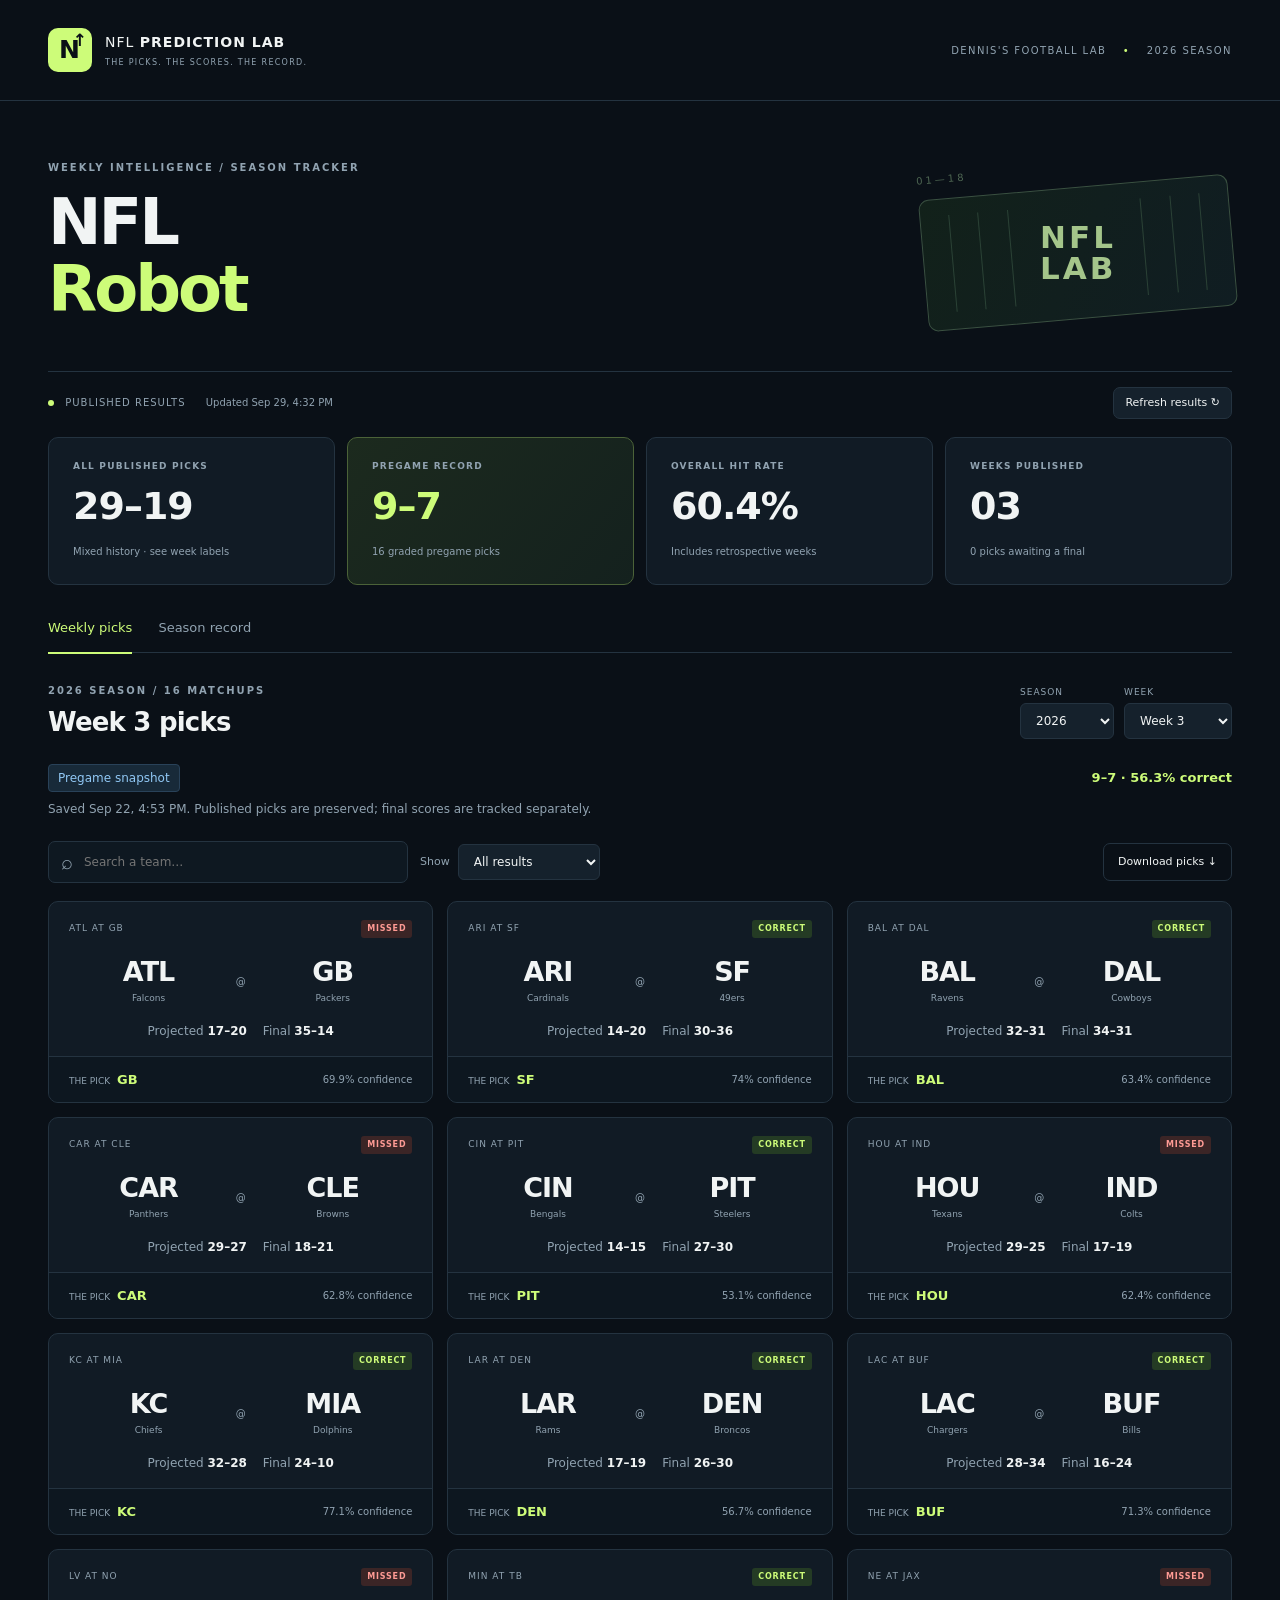
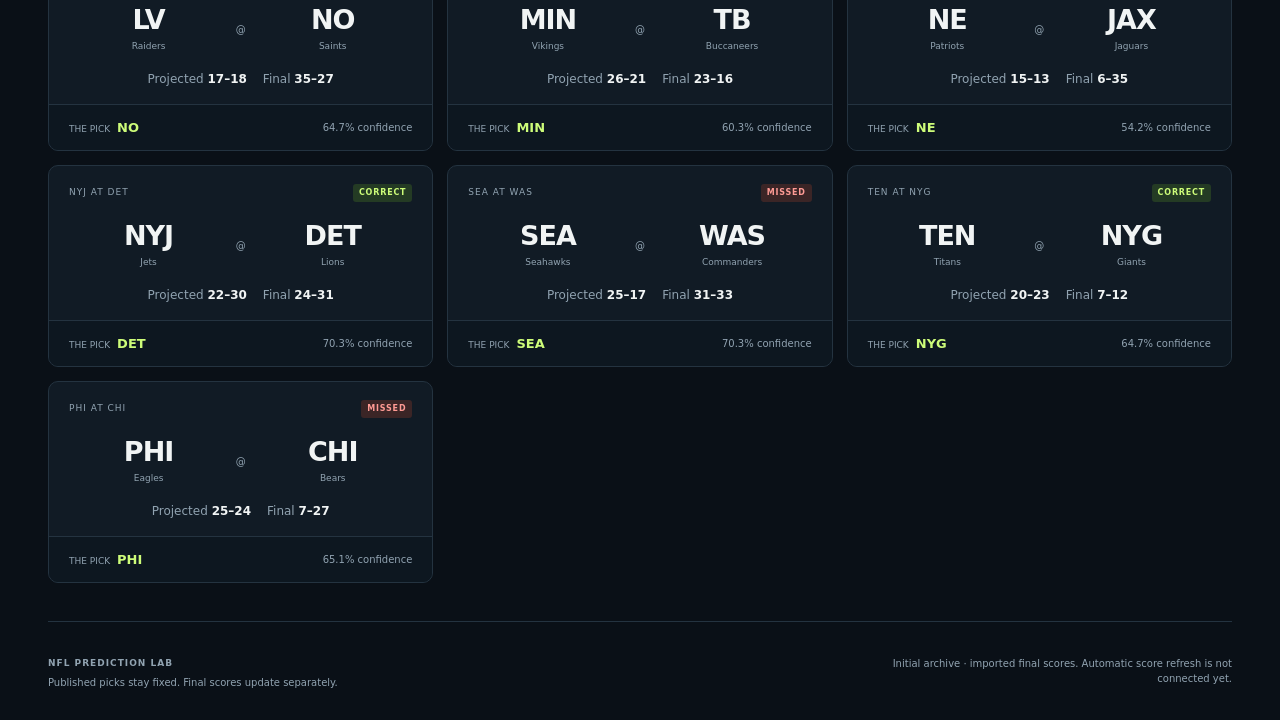
==== index.html @ ea8098ae "Update hero section and status bar in index.html" ====
<!doctype html>
<html lang="en">
<head>
<meta charset="utf-8"><meta name="viewport" content="width=device-width, initial-scale=1">
<meta name="description" content="NFL Prediction Lab — weekly picks, projected scores, and an honest season record.">
<meta http-equiv="Content-Security-Policy" content="default-src 'self'; script-src 'self'; style-src 'self'; img-src 'self' data:; connect-src 'self'; base-uri 'none'; object-src 'none'">
<title>NFL Prediction Lab</title><link rel="stylesheet" href="style.css"><script src="app.js" defer></script>
</head>
<body>
<header><a class="brand" href="./" aria-label="NFL Prediction Lab home"><span class="brand-icon">N<span>↑</span></span><span>NFL <b>PREDICTION LAB</b><small>THE PICKS. THE SCORES. THE RECORD.</small></span></a><span class="edition">DENNIS'S FOOTBALL LAB <i>•</i> <span id="seasonLabel">SEASON</span></span></header>
<main>
<div class="hero"><div><p class="eyebrow">WEEKLY INTELLIGENCE / SEASON TRACKER</p><h1>NFL<br><span>Robot</span></h1></div><div class="hero-mark" aria-hidden="true"><span>01—18</span><div class="field"><i></i><i></i><i></i><b>NFL<br>LAB</b><i></i><i></i><i></i></div></div></div><div class="status-bar"><span><span class="dot"></span> PUBLISHED RESULTS <span id="updated">Loading…</span></span><button id="refresh" type="button">Refresh results ↻</button></div>
<p id="error" role="alert" hidden></p>
<section class="metrics" aria-label="Season record"><article><span>ALL PUBLISHED PICKS</span><strong id="allRecord">—</strong><small id="allCaption">Loading season record</small></article><article class="highlight"><span>PREGAME RECORD</span><strong id="pregameRecord">—</strong><small id="pregameCaption">Saved before the games</small></article><article><span>OVERALL HIT RATE</span><strong id="accuracy">—</strong><small>Includes retrospective weeks</small></article><article><span>WEEKS PUBLISHED</span><strong id="weekCount">—</strong><small id="pending">—</small></article></section>
<nav class="tabs" aria-label="Dashboard views"><button id="picksTab" class="active" aria-pressed="true">Weekly picks</button><button id="recordTab" aria-pressed="false">Season record</button></nav>
<section id="picksView"><div class="section-heading"><div><p class="eyebrow" id="weekEyebrow">THE MATCHUPS</p><h2 id="weekHeading">Weekly picks</h2></div><div class="selectors"><label>Season<select id="season"></select></label><label>Week<select id="week"></select></label></div></div>
<div class="week-summary"><span id="weekSource"></span><b id="weekRecord"></b></div><p class="note" id="provenanceNote"></p>
<div class="toolbar"><label class="search"><span>⌕</span><input id="search" type="search" placeholder="Search a team…" aria-label="Search teams"></label><label class="filter-label">Show<select id="outcome"><option value="all">All results</option><option value="win">Correct picks</option><option value="loss">Missed picks</option><option value="pending">Pending</option></select></label><button id="download" class="quiet">Download picks ↓</button></div>
<div id="matchups" class="matchups" aria-live="polite"></div><p id="empty" class="empty" hidden>No matchups match your filters.</p></section>
<section id="recordView" hidden><div class="section-heading"><div><p class="eyebrow">THE FULL PICTURE</p><h2>Season record</h2></div></div><p class="note">Pregame snapshots and retrospective runs are shown separately. A retrospective run is not evidence of a prediction made before kickoff.</p><div class="table-wrap"><table><thead><tr><th>Week</th><th>Record</th><th>Hit rate</th><th>Pending</th><th>Pick history</th></tr></thead><tbody id="recordRows"></tbody></table></div></section>
<footer><span><b>NFL PREDICTION LAB</b><br>Published picks stay fixed. Final scores update separately.</span><span id="checked">Score refresh status loading…</span></footer>
</main>
</body></html>
---- style.css ----
:root{color-scheme:dark;--bg:#0a1017;--panel:#111b25;--line:#243340;--text:#f1f4f4;--muted:#91a3b1;--lime:#cdfc79;--red:#ff9b95;--blue:#91c8f5}*{box-sizing:border-box}body{margin:0;background:var(--bg);color:var(--text);font:15px/1.5 system-ui,-apple-system,BlinkMacSystemFont,"Segoe UI",sans-serif}button,input,select{font:inherit}button,select{cursor:pointer}button,a,input,select{outline-offset:5px}button:focus-visible,a:focus-visible,input:focus-visible,select:focus-visible{outline:2px solid var(--lime)}[hidden]{display:none!important}header{max-width:1400px;margin:auto;padding:28px 48px;display:flex;justify-content:space-between;align-items:center;border-bottom:1px solid var(--line)}.brand{display:flex;gap:13px;color:inherit;text-decoration:none;font-size:14px;letter-spacing:1px;align-items:center}.brand-icon{display:grid;place-items:center;background:var(--lime);color:var(--bg);font-size:25px;font-weight:900;width:44px;height:44px;border-radius:10px;position:relative}.brand-icon span{position:absolute;font-size:17px;right:4px;top:0}.brand small{display:block;font-size:8px;color:var(--muted);letter-spacing:1.3px;margin-top:4px}.edition{font-size:10px;letter-spacing:1.4px;color:var(--muted)}.edition i{color:var(--lime);font-style:normal;padding:0 12px}main{max-width:1304px;margin:auto;padding:0 48px}.hero{display:flex;justify-content:space-between;align-items:center;padding:54px 0 43px;gap:35px}.eyebrow{font-size:10px;letter-spacing:2px;font-weight:700;color:var(--muted);margin:0 0 14px}h1{font-size:clamp(44px,5vw,70px);letter-spacing:-3px;line-height:1.05;margin:0;font-weight:760}h1 span{color:var(--lime)}.intro{color:var(--muted);max-width:435px;margin:22px 0 0;font-size:14px}.hero-mark{width:310px;transform:rotate(-5deg);color:#4e6652}.hero-mark>span{font-size:10px;letter-spacing:3px}.field{height:132px;border:1px solid #3a5141;border-radius:10px;display:flex;justify-content:space-evenly;align-items:center;background:linear-gradient(120deg,#12211a,#101d22);margin:9px 0}.field i{height:75%;width:1px;background:#2b4236}.field b{font-size:31px;line-height:1;color:#a4c58a;letter-spacing:3px;transform:rotate(5deg)}.hero-mark small{font-size:8px;letter-spacing:1.5px}.status-bar{border-top:1px solid var(--line);display:flex;justify-content:space-between;align-items:center;padding:15px 0;font-size:10px;letter-spacing:1px;color:var(--muted)}.dot{display:inline-block;width:6px;height:6px;background:var(--lime);border-radius:100%;margin-right:7px}#updated{letter-spacing:0;margin-left:16px;color:var(--muted)}button{border:1px solid var(--line);border-radius:7px;background:#15212c;color:var(--text);padding:10px 14px}button:hover{border-color:#607588}#refresh{font-size:11px;padding:7px 11px}.metrics{display:grid;grid-template-columns:repeat(4,1fr);gap:12px;margin:3px 0 33px}.metrics article{background:var(--panel);padding:22px 24px;border:1px solid var(--line);border-radius:10px}.metrics article>span{display:block;font-size:9px;font-weight:700;letter-spacing:1.2px;color:var(--muted)}.metrics strong{display:block;font-size:38px;line-height:1.2;letter-spacing:-1px;margin:10px 0}.metrics small{font-size:10px;color:var(--muted)}.metrics .highlight{border-color:#4b6238;background:linear-gradient(130deg,#1c2a1e,#14211e)}.highlight strong{color:var(--lime)}.tabs{display:flex;gap:26px;border-bottom:1px solid var(--line);margin-bottom:30px}.tabs button{background:none;border:none;border-radius:0;padding:0 0 15px;color:var(--muted);font-size:13px}.tabs button.active{color:var(--lime);box-shadow:0 2px var(--lime)}.section-heading{display:flex;align-items:center;justify-content:space-between;gap:20px}.section-heading .eyebrow{margin-bottom:5px}h2{font-size:26px;letter-spacing:-.8px;margin:0}.selectors{display:flex;gap:10px}.selectors label{font-size:9px;color:var(--muted);text-transform:uppercase;letter-spacing:1px}select{display:block;border:1px solid var(--line);border-radius:6px;background:#15212c;color:var(--text);padding:9px 30px 9px 11px;font-size:12px;margin-top:4px}.week-summary{display:flex;justify-content:space-between;gap:16px;align-items:center;margin:22px 0 8px;font-size:12px}.week-summary>span{color:var(--blue);background:#182a39;border:1px solid #294259;padding:4px 9px;border-radius:4px}.week-summary b{color:var(--lime);font-size:13px}.note{font-size:12px;color:var(--muted);margin:8px 0 23px;max-width:850px}.toolbar{display:flex;gap:12px;align-items:center;margin:22px 0 18px}.search{display:flex;align-items:center;gap:8px;flex:1;max-width:360px;border:1px solid var(--line);border-radius:7px;padding:8px 12px;background:#0e1821;color:var(--muted)}.search span{font-size:20px;line-height:1}.search input{background:none;border:none;color:var(--text);width:100%;font-size:12px;padding:3px}.filter-label{display:flex;align-items:center;gap:8px;color:var(--muted);font-size:11px}.filter-label select{margin:0}.quiet{margin-left:auto;font-size:11px;background:none}.matchups{display:grid;grid-template-columns:repeat(3,minmax(0,1fr));gap:14px}.game{background:var(--panel);border:1px solid var(--line);border-radius:10px;padding:18px 20px;overflow:hidden}.game-top{display:flex;justify-content:space-between;align-items:center;font-size:9px;letter-spacing:1px;color:var(--muted);margin-bottom:20px}.badge{letter-spacing:.8px;font-size:8px;font-weight:700;padding:3px 6px;border-radius:3px;background:#1c2c38;color:var(--muted)}.badge.win{background:#243b24;color:var(--lime)}.badge.loss{background:#3b2526;color:var(--red)}.teams{display:grid;grid-template-columns:1fr 25px 1fr;align-items:center;text-align:center}.team-code{font-size:27px;line-height:1;font-weight:800;letter-spacing:-1px}.team-name{font-size:9px;color:var(--muted);margin-top:7px}.at{font-size:10px;color:var(--muted)}.scoreline{display:flex;justify-content:center;gap:16px;margin:16px 0;font-size:12px;color:var(--muted)}.scoreline b{color:var(--text);font-variant-numeric:tabular-nums}.pickline{display:flex;justify-content:space-between;align-items:center;background:#0d1720;margin:0 -20px -18px;padding:13px 20px;border-top:1px solid var(--line)}.pickline span{font-size:9px;color:var(--muted)}.pickline strong{color:var(--lime);font-size:13px;margin-left:7px}.pickline small{font-size:10px;color:var(--muted)}.table-wrap{overflow-x:auto;border:1px solid var(--line);border-radius:10px}table{width:100%;border-collapse:collapse;text-align:left;background:var(--panel)}th{color:var(--muted);font-size:10px;text-transform:uppercase;letter-spacing:1px;background:#15222d}td,th{padding:17px 22px;border-bottom:1px solid var(--line);white-space:nowrap}td{font-size:13px}td button{background:none;color:var(--lime);padding:0;border:0;font-weight:700}tbody tr:last-child td{border:0}footer{display:flex;justify-content:space-between;gap:25px;padding:30px 0;margin-top:38px;border-top:1px solid var(--line);color:var(--muted);font-size:10px}footer b{font-size:9px;letter-spacing:1px;line-height:2.5}footer>span:last-child{max-width:350px;text-align:right;align-self:center}.empty{padding:45px;text-align:center;color:var(--muted)}#error{padding:14px;background:#3b2526;color:#ffb3ad;border-radius:7px;font-size:12px}@media(min-width:1500px){main{padding:0}.hero{padding-top:65px}}@media(max-width:950px){header{padding:23px 28px}main{padding:0 28px}.edition{display:none}.hero-mark{width:240px}.metrics article{padding:18px}.metrics strong{font-size:32px}.matchups{grid-template-columns:repeat(2,minmax(0,1fr))}}@media(max-width:600px){header{padding:21px 20px}main{padding:0 20px}.hero{padding:35px 0 28px}.hero-mark{display:none}h1{font-size:49px}.intro{font-size:13px;max-width:290px}.metrics{grid-template-columns:repeat(2,1fr);gap:10px;margin-bottom:27px}.metrics article{padding:16px}.metrics article>span{font-size:8px}.metrics strong{font-size:32px}.metrics small{font-size:9px}.status-bar{font-size:8px;gap:10px}#updated{display:block;margin:5px 0 0 15px}.matchups{grid-template-columns:1fr}.toolbar{flex-wrap:wrap}.search{max-width:none;flex-basis:100%}.quiet{margin-left:auto}.section-heading{align-items:flex-start}h2{font-size:23px}.selectors{gap:6px}select{padding-right:18px}.week-summary{align-items:flex-start}.week-summary b{white-space:nowrap}footer{flex-direction:column;gap:12px}footer>span:last-child{text-align:left;align-self:flex-start}.game{padding:20px 24px}.pickline{margin:0 -24px -20px;padding:13px 24px}.team-code{font-size:32px}.team-name{font-size:11px}.game-top{font-size:10px}.scoreline{font-size:14px;margin:20px 0}}
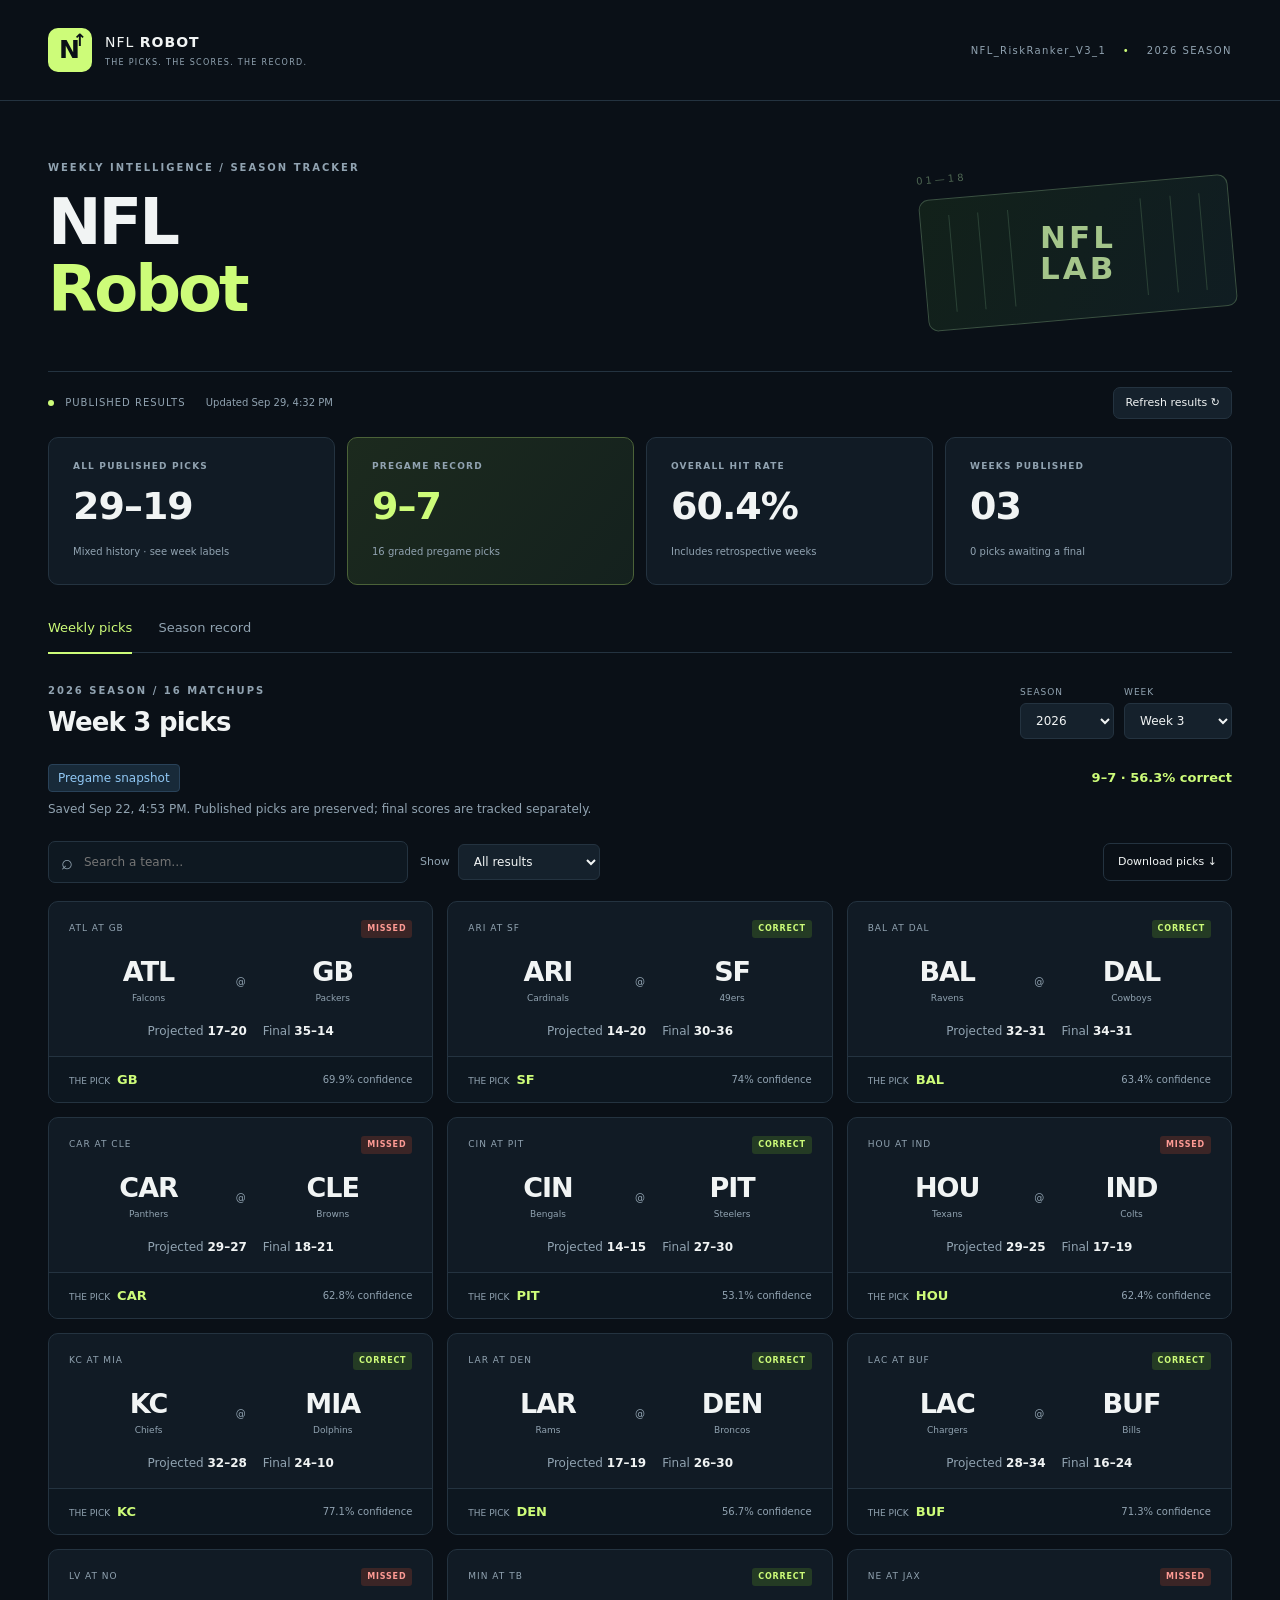
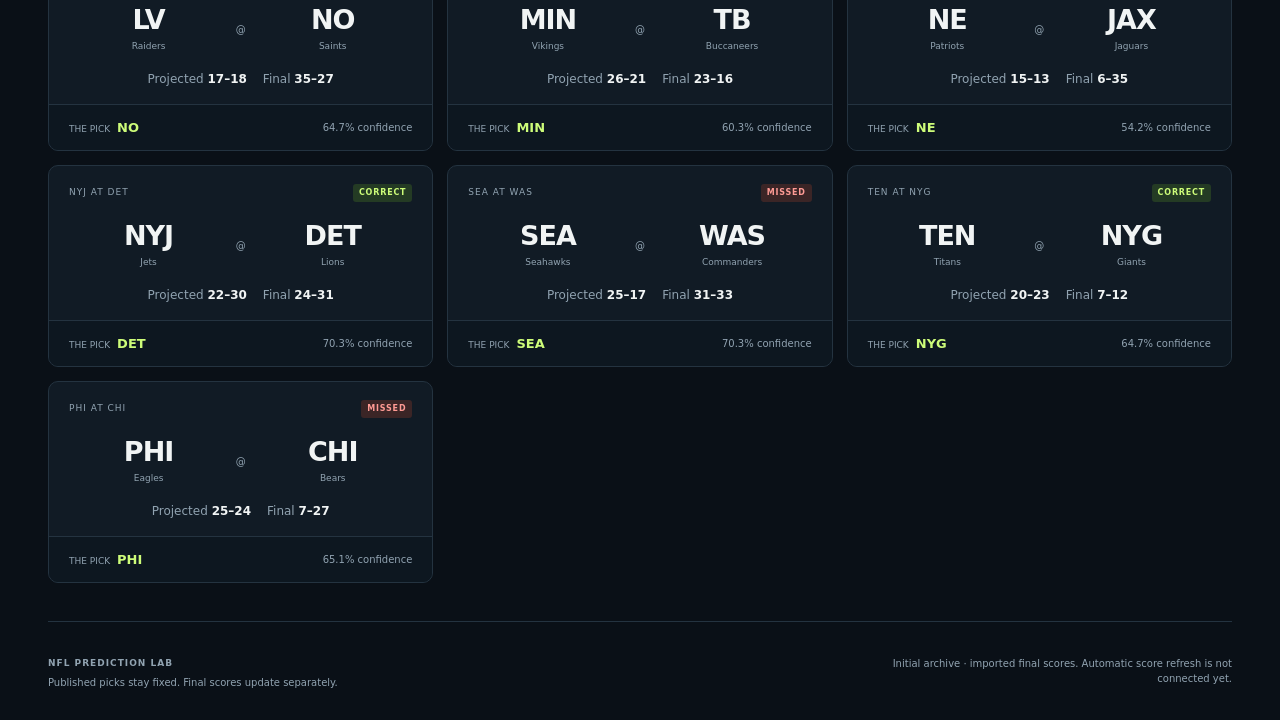
==== commit 9ea5f871: "Update header branding in index.html" ====
--- a/index.html
+++ b/index.html
@@ -7,7 +7,7 @@
 <title>NFL Prediction Lab</title><link rel="stylesheet" href="style.css"><script src="app.js" defer></script>
 </head>
 <body>
-<header><a class="brand" href="./" aria-label="NFL Prediction Lab home"><span class="brand-icon">N<span>↑</span></span><span>NFL <b>PREDICTION LAB</b><small>THE PICKS. THE SCORES. THE RECORD.</small></span></a><span class="edition">DENNIS'S FOOTBALL LAB <i>•</i> <span id="seasonLabel">SEASON</span></span></header>
+<header><a class="brand" href="./" aria-label="NFL Prediction Lab home"><span class="brand-icon">N<span>↑</span></span><span>NFL <b>ROBOT</b><small>THE PICKS. THE SCORES. THE RECORD.</small></span></a><span class="edition">NFL_RiskRanker_V3_1 <i>•</i> <span id="seasonLabel">SEASON</span></span></header>
 <main>
 <div class="hero"><div><p class="eyebrow">WEEKLY INTELLIGENCE / SEASON TRACKER</p><h1>NFL<br><span>Robot</span></h1></div><div class="hero-mark" aria-hidden="true"><span>01—18</span><div class="field"><i></i><i></i><i></i><b>NFL<br>LAB</b><i></i><i></i><i></i></div></div></div><div class="status-bar"><span><span class="dot"></span> PUBLISHED RESULTS <span id="updated">Loading…</span></span><button id="refresh" type="button">Refresh results ↻</button></div>
 <p id="error" role="alert" hidden></p>
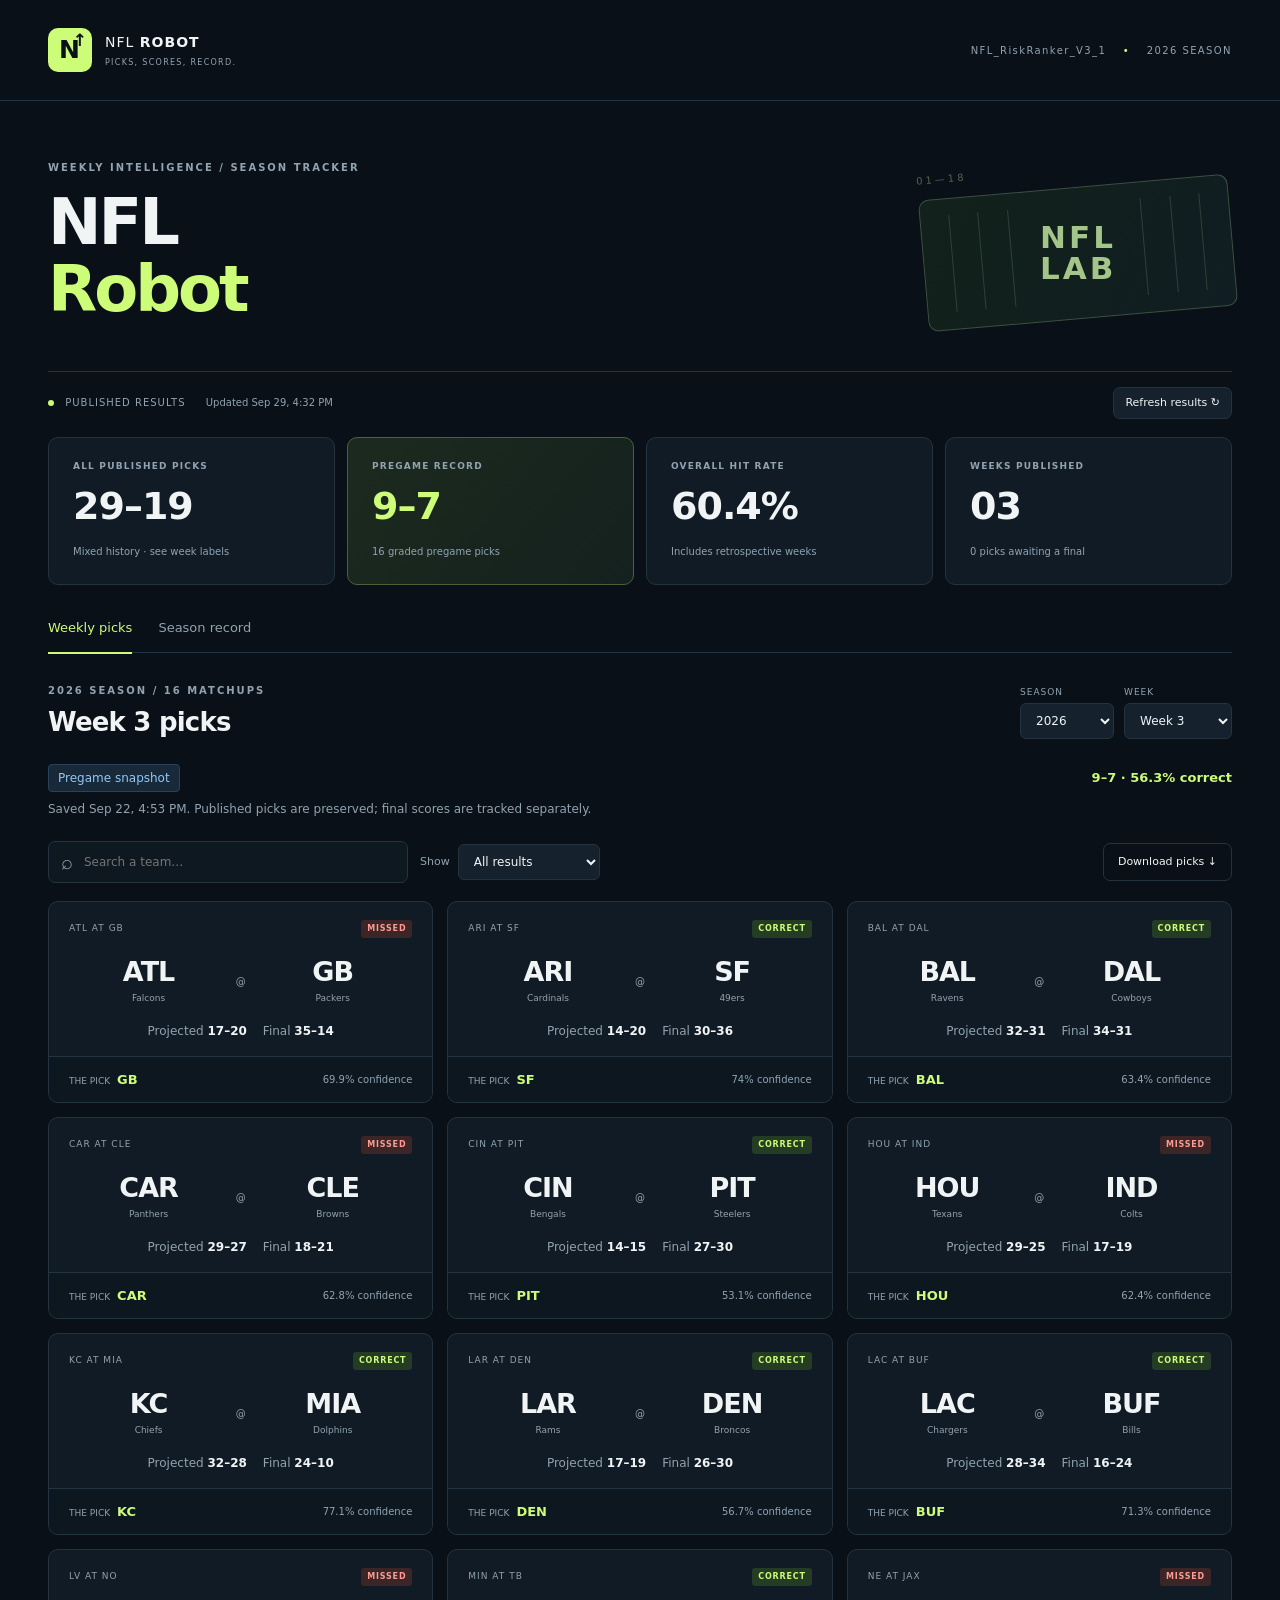
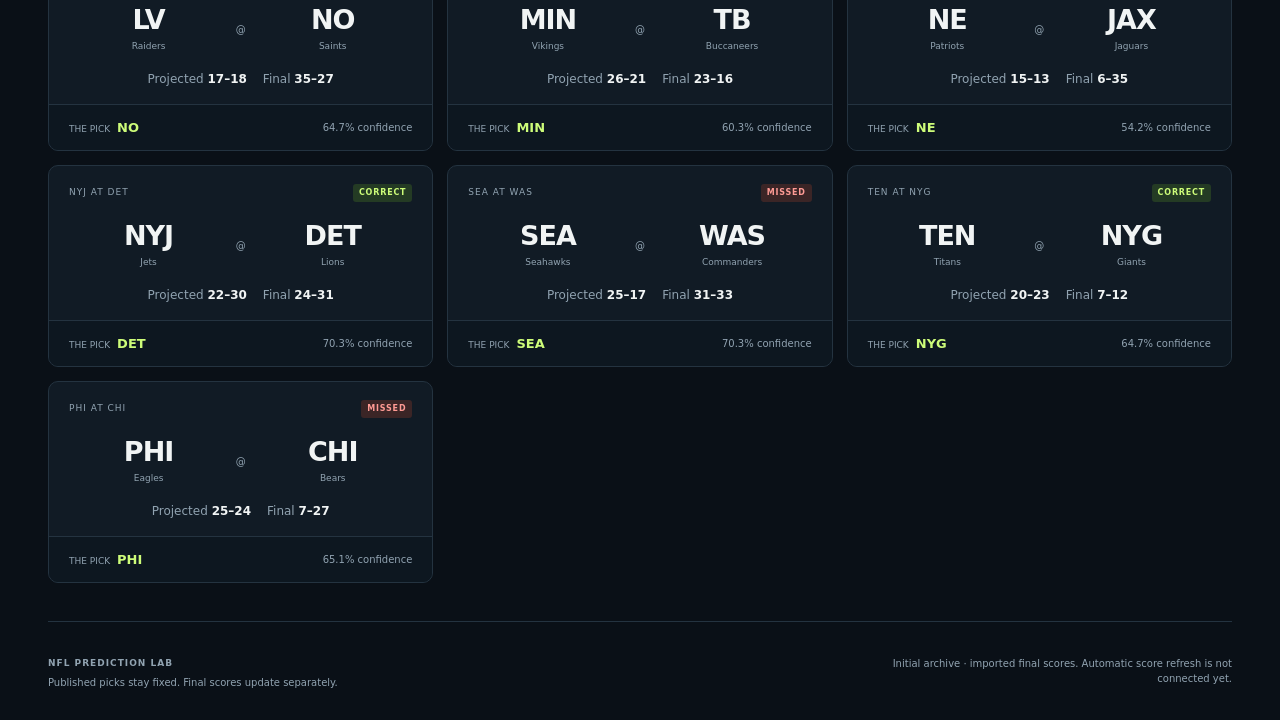
==== commit 06545efc: "Update meta description and header content" ====
--- a/index.html
+++ b/index.html
@@ -2,12 +2,12 @@
 <html lang="en">
 <head>
 <meta charset="utf-8"><meta name="viewport" content="width=device-width, initial-scale=1">
-<meta name="description" content="NFL Prediction Lab — weekly picks, projected scores, and an honest season record.">
+<meta name="description" content="NFL ROBOT">
 <meta http-equiv="Content-Security-Policy" content="default-src 'self'; script-src 'self'; style-src 'self'; img-src 'self' data:; connect-src 'self'; base-uri 'none'; object-src 'none'">
 <title>NFL Prediction Lab</title><link rel="stylesheet" href="style.css"><script src="app.js" defer></script>
 </head>
 <body>
-<header><a class="brand" href="./" aria-label="NFL Prediction Lab home"><span class="brand-icon">N<span>↑</span></span><span>NFL <b>ROBOT</b><small>THE PICKS. THE SCORES. THE RECORD.</small></span></a><span class="edition">NFL_RiskRanker_V3_1 <i>•</i> <span id="seasonLabel">SEASON</span></span></header>
+<header><a class="brand" href="./" aria-label="NFL ROBOT home"><span class="brand-icon">N<span>↑</span></span><span>NFL <b>ROBOT</b><small>PICKS, SCORES, RECORD.</small></span></a><span class="edition">NFL_RiskRanker_V3_1 <i>•</i> <span id="seasonLabel">SEASON</span></span></header>
 <main>
 <div class="hero"><div><p class="eyebrow">WEEKLY INTELLIGENCE / SEASON TRACKER</p><h1>NFL<br><span>Robot</span></h1></div><div class="hero-mark" aria-hidden="true"><span>01—18</span><div class="field"><i></i><i></i><i></i><b>NFL<br>LAB</b><i></i><i></i><i></i></div></div></div><div class="status-bar"><span><span class="dot"></span> PUBLISHED RESULTS <span id="updated">Loading…</span></span><button id="refresh" type="button">Refresh results ↻</button></div>
 <p id="error" role="alert" hidden></p>
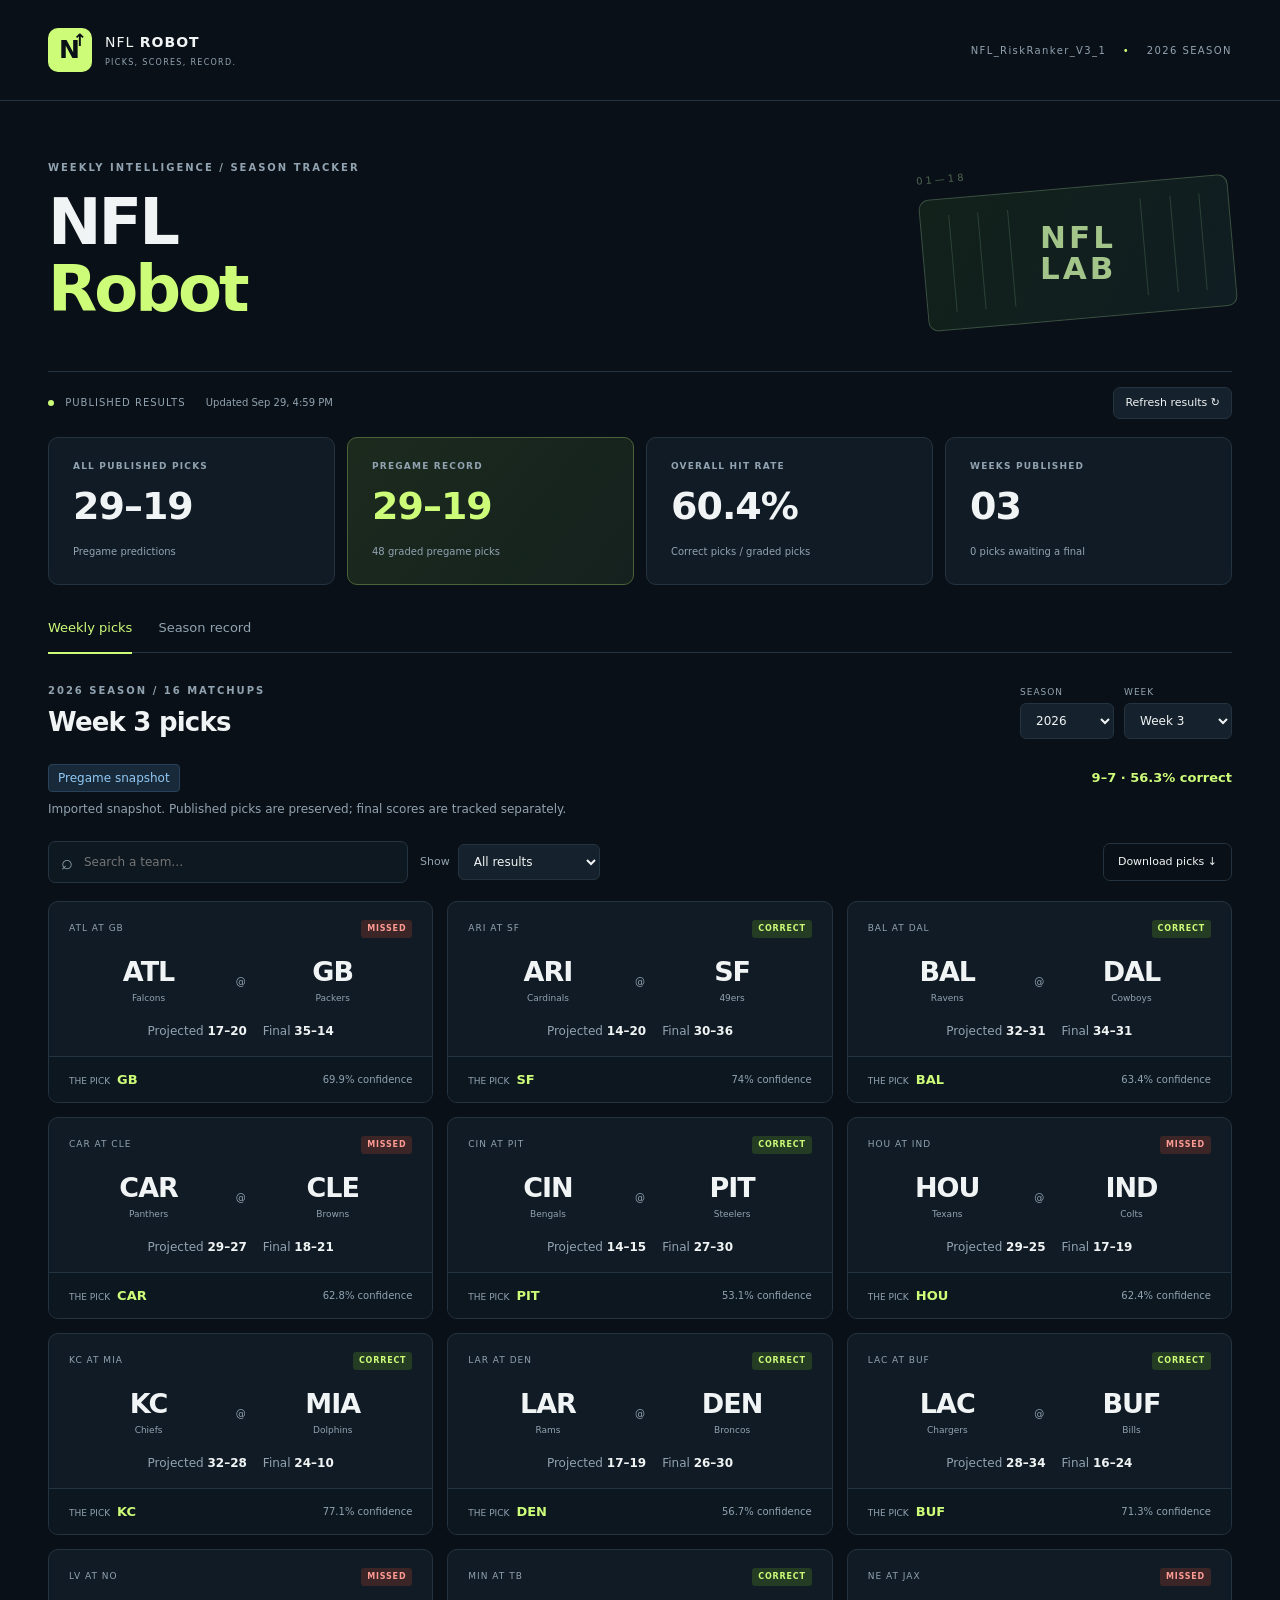
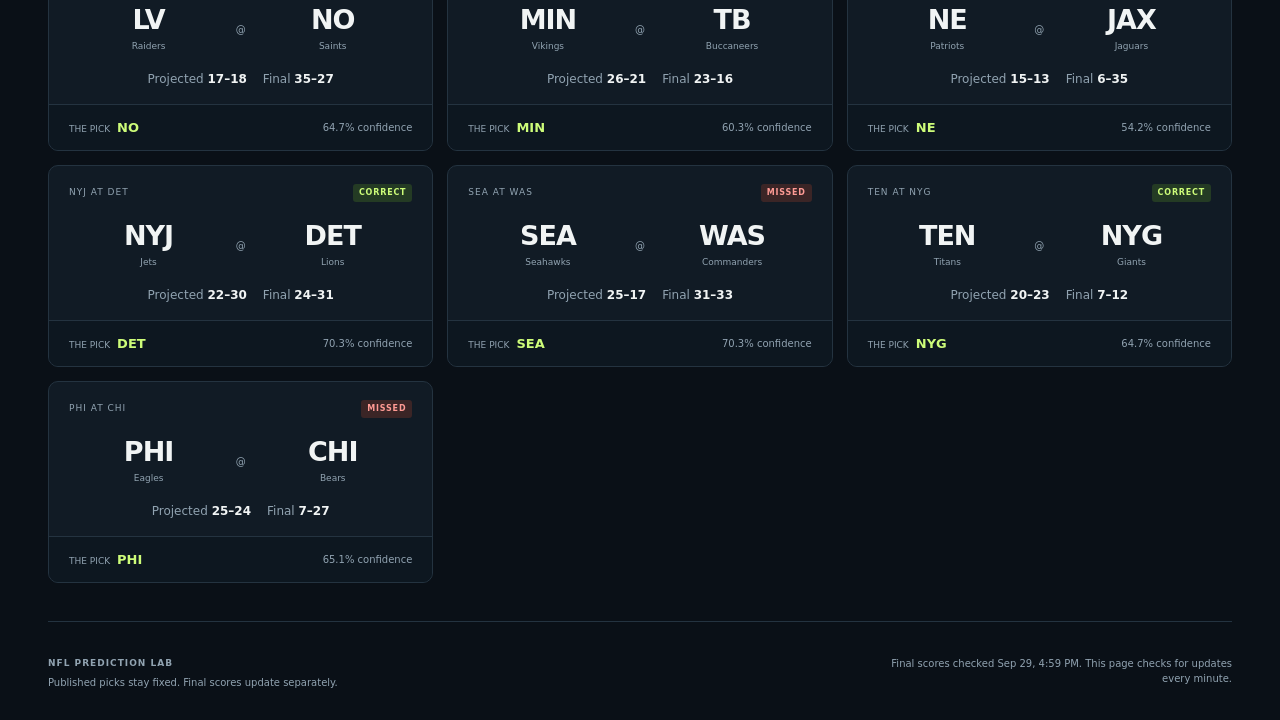
==== commit 3b5e38d9: "Correct record descriptions for confirmed pregame history" ====
--- a/index.html
+++ b/index.html
@@ -11,13 +11,13 @@
 <main>
 <div class="hero"><div><p class="eyebrow">WEEKLY INTELLIGENCE / SEASON TRACKER</p><h1>NFL<br><span>Robot</span></h1></div><div class="hero-mark" aria-hidden="true"><span>01—18</span><div class="field"><i></i><i></i><i></i><b>NFL<br>LAB</b><i></i><i></i><i></i></div></div></div><div class="status-bar"><span><span class="dot"></span> PUBLISHED RESULTS <span id="updated">Loading…</span></span><button id="refresh" type="button">Refresh results ↻</button></div>
 <p id="error" role="alert" hidden></p>
-<section class="metrics" aria-label="Season record"><article><span>ALL PUBLISHED PICKS</span><strong id="allRecord">—</strong><small id="allCaption">Loading season record</small></article><article class="highlight"><span>PREGAME RECORD</span><strong id="pregameRecord">—</strong><small id="pregameCaption">Saved before the games</small></article><article><span>OVERALL HIT RATE</span><strong id="accuracy">—</strong><small>Includes retrospective weeks</small></article><article><span>WEEKS PUBLISHED</span><strong id="weekCount">—</strong><small id="pending">—</small></article></section>
+<section class="metrics" aria-label="Season record"><article><span>ALL PUBLISHED PICKS</span><strong id="allRecord">—</strong><small id="allCaption">Loading season record</small></article><article class="highlight"><span>PREGAME RECORD</span><strong id="pregameRecord">—</strong><small id="pregameCaption">Saved before the games</small></article><article><span>OVERALL HIT RATE</span><strong id="accuracy">—</strong><small>Correct picks / graded picks</small></article><article><span>WEEKS PUBLISHED</span><strong id="weekCount">—</strong><small id="pending">—</small></article></section>
 <nav class="tabs" aria-label="Dashboard views"><button id="picksTab" class="active" aria-pressed="true">Weekly picks</button><button id="recordTab" aria-pressed="false">Season record</button></nav>
 <section id="picksView"><div class="section-heading"><div><p class="eyebrow" id="weekEyebrow">THE MATCHUPS</p><h2 id="weekHeading">Weekly picks</h2></div><div class="selectors"><label>Season<select id="season"></select></label><label>Week<select id="week"></select></label></div></div>
 <div class="week-summary"><span id="weekSource"></span><b id="weekRecord"></b></div><p class="note" id="provenanceNote"></p>
 <div class="toolbar"><label class="search"><span>⌕</span><input id="search" type="search" placeholder="Search a team…" aria-label="Search teams"></label><label class="filter-label">Show<select id="outcome"><option value="all">All results</option><option value="win">Correct picks</option><option value="loss">Missed picks</option><option value="pending">Pending</option></select></label><button id="download" class="quiet">Download picks ↓</button></div>
 <div id="matchups" class="matchups" aria-live="polite"></div><p id="empty" class="empty" hidden>No matchups match your filters.</p></section>
-<section id="recordView" hidden><div class="section-heading"><div><p class="eyebrow">THE FULL PICTURE</p><h2>Season record</h2></div></div><p class="note">Pregame snapshots and retrospective runs are shown separately. A retrospective run is not evidence of a prediction made before kickoff.</p><div class="table-wrap"><table><thead><tr><th>Week</th><th>Record</th><th>Hit rate</th><th>Pending</th><th>Pick history</th></tr></thead><tbody id="recordRows"></tbody></table></div></section>
+<section id="recordView" hidden><div class="section-heading"><div><p class="eyebrow">THE FULL PICTURE</p><h2>Season record</h2></div></div><p class="note">Weekly records for published predictions. Pick history is shown for each week.</p><div class="table-wrap"><table><thead><tr><th>Week</th><th>Record</th><th>Hit rate</th><th>Pending</th><th>Pick history</th></tr></thead><tbody id="recordRows"></tbody></table></div></section>
 <footer><span><b>NFL PREDICTION LAB</b><br>Published picks stay fixed. Final scores update separately.</span><span id="checked">Score refresh status loading…</span></footer>
 </main>
 </body></html>
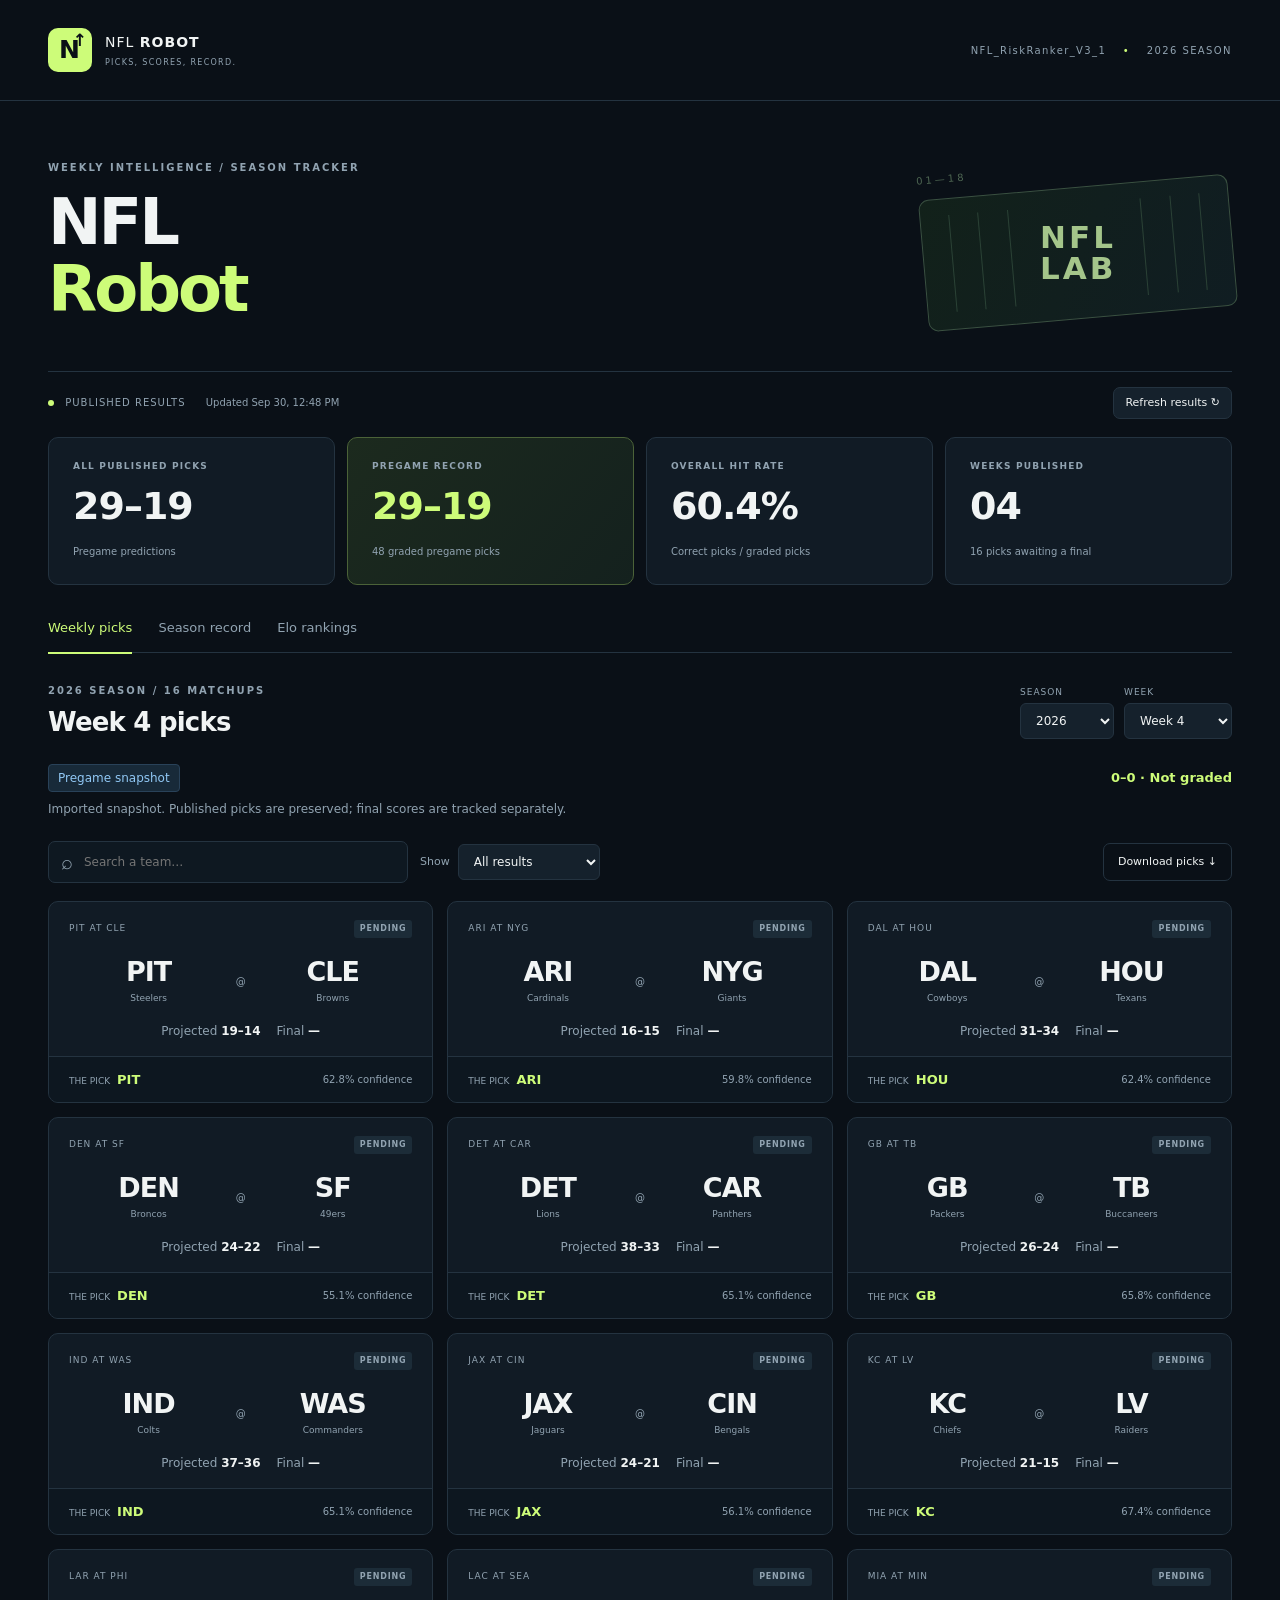
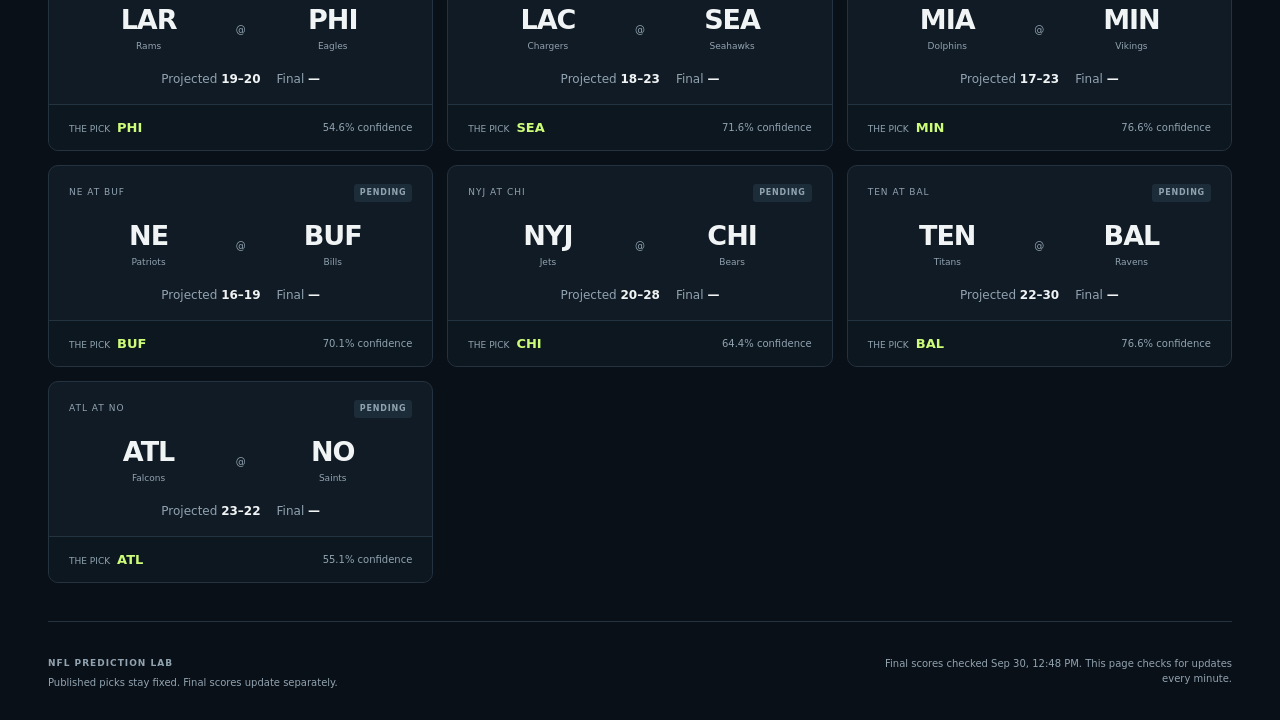
==== commit 4d27a430: "Add Raw and Network Elo rankings with weekly rating and position changes" ====
--- a/index.html
+++ b/index.html
@@ -12,12 +12,21 @@
 <div class="hero"><div><p class="eyebrow">WEEKLY INTELLIGENCE / SEASON TRACKER</p><h1>NFL<br><span>Robot</span></h1></div><div class="hero-mark" aria-hidden="true"><span>01—18</span><div class="field"><i></i><i></i><i></i><b>NFL<br>LAB</b><i></i><i></i><i></i></div></div></div><div class="status-bar"><span><span class="dot"></span> PUBLISHED RESULTS <span id="updated">Loading…</span></span><button id="refresh" type="button">Refresh results ↻</button></div>
 <p id="error" role="alert" hidden></p>
 <section class="metrics" aria-label="Season record"><article><span>ALL PUBLISHED PICKS</span><strong id="allRecord">—</strong><small id="allCaption">Loading season record</small></article><article class="highlight"><span>PREGAME RECORD</span><strong id="pregameRecord">—</strong><small id="pregameCaption">Saved before the games</small></article><article><span>OVERALL HIT RATE</span><strong id="accuracy">—</strong><small>Correct picks / graded picks</small></article><article><span>WEEKS PUBLISHED</span><strong id="weekCount">—</strong><small id="pending">—</small></article></section>
-<nav class="tabs" aria-label="Dashboard views"><button id="picksTab" class="active" aria-pressed="true">Weekly picks</button><button id="recordTab" aria-pressed="false">Season record</button></nav>
+<nav class="tabs" aria-label="Dashboard views"><button id="picksTab" class="active" aria-pressed="true">Weekly picks</button><button id="recordTab" aria-pressed="false">Season record</button><button id="eloTab" aria-pressed="false">Elo rankings</button></nav>
 <section id="picksView"><div class="section-heading"><div><p class="eyebrow" id="weekEyebrow">THE MATCHUPS</p><h2 id="weekHeading">Weekly picks</h2></div><div class="selectors"><label>Season<select id="season"></select></label><label>Week<select id="week"></select></label></div></div>
 <div class="week-summary"><span id="weekSource"></span><b id="weekRecord"></b></div><p class="note" id="provenanceNote"></p>
 <div class="toolbar"><label class="search"><span>⌕</span><input id="search" type="search" placeholder="Search a team…" aria-label="Search teams"></label><label class="filter-label">Show<select id="outcome"><option value="all">All results</option><option value="win">Correct picks</option><option value="loss">Missed picks</option><option value="pending">Pending</option></select></label><button id="download" class="quiet">Download picks ↓</button></div>
 <div id="matchups" class="matchups" aria-live="polite"></div><p id="empty" class="empty" hidden>No matchups match your filters.</p></section>
 <section id="recordView" hidden><div class="section-heading"><div><p class="eyebrow">THE FULL PICTURE</p><h2>Season record</h2></div></div><p class="note">Weekly records for published predictions. Pick history is shown for each week.</p><div class="table-wrap"><table><thead><tr><th>Week</th><th>Record</th><th>Hit rate</th><th>Pending</th><th>Pick history</th></tr></thead><tbody id="recordRows"></tbody></table></div></section>
+<section id="eloView" hidden>
+<div class="section-heading"><div><p class="eyebrow">ALL 32 TEAMS / ENTERING-WEEK RATINGS</p><h2 id="eloHeading">Elo rankings</h2></div><div class="selectors"><label>Season<select id="eloSeason"></select></label><label>Entering week<select id="eloWeek"></select></label></div></div>
+<p class="note">Raw Elo and opponent-adjusted Network Elo from the prediction model. Rating Δ and position Δ compare with the previous week's opening rankings. ↑ means improvement; Week 1 has no baseline. Equal ratings are ordered by team code.</p>
+<p id="eloError" class="note" role="status" hidden></p>
+<div class="toolbar"><label class="search"><span>⌕</span><input id="eloSearch" type="search" placeholder="Search a team…" aria-label="Search ranked teams"></label><label class="filter-label">Rank by<select id="eloSort"><option value="network">Network Elo</option><option value="raw">Raw Elo</option></select></label></div>
+<div class="table-wrap" tabindex="0" role="region" aria-label="Raw and Network Elo rankings, scroll horizontally for all columns"><table class="elo-table"><thead><tr><th rowspan="2" scope="col">Team</th><th colspan="4" scope="colgroup">Raw Elo</th><th colspan="4" scope="colgroup">Network Elo</th></tr><tr><th scope="col">Rank</th><th scope="col">Rating</th><th scope="col">Rating Δ</th><th scope="col">Position Δ</th><th scope="col">Rank</th><th scope="col">Rating</th><th scope="col">Rating Δ</th><th scope="col">Position Δ</th></tr></thead><tbody id="eloRows"></tbody></table></div>
+<p id="eloEmpty" class="empty" hidden>No rankings match your selection.</p><p class="note" id="eloSource"></p>
+</section>
 <footer><span><b>NFL PREDICTION LAB</b><br>Published picks stay fixed. Final scores update separately.</span><span id="checked">Score refresh status loading…</span></footer>
 </main>
 </body></html>
+
--- a/style.css
+++ b/style.css
@@ -1 +1,4 @@
 :root{color-scheme:dark;--bg:#0a1017;--panel:#111b25;--line:#243340;--text:#f1f4f4;--muted:#91a3b1;--lime:#cdfc79;--red:#ff9b95;--blue:#91c8f5}*{box-sizing:border-box}body{margin:0;background:var(--bg);color:var(--text);font:15px/1.5 system-ui,-apple-system,BlinkMacSystemFont,"Segoe UI",sans-serif}button,input,select{font:inherit}button,select{cursor:pointer}button,a,input,select{outline-offset:5px}button:focus-visible,a:focus-visible,input:focus-visible,select:focus-visible{outline:2px solid var(--lime)}[hidden]{display:none!important}header{max-width:1400px;margin:auto;padding:28px 48px;display:flex;justify-content:space-between;align-items:center;border-bottom:1px solid var(--line)}.brand{display:flex;gap:13px;color:inherit;text-decoration:none;font-size:14px;letter-spacing:1px;align-items:center}.brand-icon{display:grid;place-items:center;background:var(--lime);color:var(--bg);font-size:25px;font-weight:900;width:44px;height:44px;border-radius:10px;position:relative}.brand-icon span{position:absolute;font-size:17px;right:4px;top:0}.brand small{display:block;font-size:8px;color:var(--muted);letter-spacing:1.3px;margin-top:4px}.edition{font-size:10px;letter-spacing:1.4px;color:var(--muted)}.edition i{color:var(--lime);font-style:normal;padding:0 12px}main{max-width:1304px;margin:auto;padding:0 48px}.hero{display:flex;justify-content:space-between;align-items:center;padding:54px 0 43px;gap:35px}.eyebrow{font-size:10px;letter-spacing:2px;font-weight:700;color:var(--muted);margin:0 0 14px}h1{font-size:clamp(44px,5vw,70px);letter-spacing:-3px;line-height:1.05;margin:0;font-weight:760}h1 span{color:var(--lime)}.intro{color:var(--muted);max-width:435px;margin:22px 0 0;font-size:14px}.hero-mark{width:310px;transform:rotate(-5deg);color:#4e6652}.hero-mark>span{font-size:10px;letter-spacing:3px}.field{height:132px;border:1px solid #3a5141;border-radius:10px;display:flex;justify-content:space-evenly;align-items:center;background:linear-gradient(120deg,#12211a,#101d22);margin:9px 0}.field i{height:75%;width:1px;background:#2b4236}.field b{font-size:31px;line-height:1;color:#a4c58a;letter-spacing:3px;transform:rotate(5deg)}.hero-mark small{font-size:8px;letter-spacing:1.5px}.status-bar{border-top:1px solid var(--line);display:flex;justify-content:space-between;align-items:center;padding:15px 0;font-size:10px;letter-spacing:1px;color:var(--muted)}.dot{display:inline-block;width:6px;height:6px;background:var(--lime);border-radius:100%;margin-right:7px}#updated{letter-spacing:0;margin-left:16px;color:var(--muted)}button{border:1px solid var(--line);border-radius:7px;background:#15212c;color:var(--text);padding:10px 14px}button:hover{border-color:#607588}#refresh{font-size:11px;padding:7px 11px}.metrics{display:grid;grid-template-columns:repeat(4,1fr);gap:12px;margin:3px 0 33px}.metrics article{background:var(--panel);padding:22px 24px;border:1px solid var(--line);border-radius:10px}.metrics article>span{display:block;font-size:9px;font-weight:700;letter-spacing:1.2px;color:var(--muted)}.metrics strong{display:block;font-size:38px;line-height:1.2;letter-spacing:-1px;margin:10px 0}.metrics small{font-size:10px;color:var(--muted)}.metrics .highlight{border-color:#4b6238;background:linear-gradient(130deg,#1c2a1e,#14211e)}.highlight strong{color:var(--lime)}.tabs{display:flex;gap:26px;border-bottom:1px solid var(--line);margin-bottom:30px}.tabs button{background:none;border:none;border-radius:0;padding:0 0 15px;color:var(--muted);font-size:13px}.tabs button.active{color:var(--lime);box-shadow:0 2px var(--lime)}.section-heading{display:flex;align-items:center;justify-content:space-between;gap:20px}.section-heading .eyebrow{margin-bottom:5px}h2{font-size:26px;letter-spacing:-.8px;margin:0}.selectors{display:flex;gap:10px}.selectors label{font-size:9px;color:var(--muted);text-transform:uppercase;letter-spacing:1px}select{display:block;border:1px solid var(--line);border-radius:6px;background:#15212c;color:var(--text);padding:9px 30px 9px 11px;font-size:12px;margin-top:4px}.week-summary{display:flex;justify-content:space-between;gap:16px;align-items:center;margin:22px 0 8px;font-size:12px}.week-summary>span{color:var(--blue);background:#182a39;border:1px solid #294259;padding:4px 9px;border-radius:4px}.week-summary b{color:var(--lime);font-size:13px}.note{font-size:12px;color:var(--muted);margin:8px 0 23px;max-width:850px}.toolbar{display:flex;gap:12px;align-items:center;margin:22px 0 18px}.search{display:flex;align-items:center;gap:8px;flex:1;max-width:360px;border:1px solid var(--line);border-radius:7px;padding:8px 12px;background:#0e1821;color:var(--muted)}.search span{font-size:20px;line-height:1}.search input{background:none;border:none;color:var(--text);width:100%;font-size:12px;padding:3px}.filter-label{display:flex;align-items:center;gap:8px;color:var(--muted);font-size:11px}.filter-label select{margin:0}.quiet{margin-left:auto;font-size:11px;background:none}.matchups{display:grid;grid-template-columns:repeat(3,minmax(0,1fr));gap:14px}.game{background:var(--panel);border:1px solid var(--line);border-radius:10px;padding:18px 20px;overflow:hidden}.game-top{display:flex;justify-content:space-between;align-items:center;font-size:9px;letter-spacing:1px;color:var(--muted);margin-bottom:20px}.badge{letter-spacing:.8px;font-size:8px;font-weight:700;padding:3px 6px;border-radius:3px;background:#1c2c38;color:var(--muted)}.badge.win{background:#243b24;color:var(--lime)}.badge.loss{background:#3b2526;color:var(--red)}.teams{display:grid;grid-template-columns:1fr 25px 1fr;align-items:center;text-align:center}.team-code{font-size:27px;line-height:1;font-weight:800;letter-spacing:-1px}.team-name{font-size:9px;color:var(--muted);margin-top:7px}.at{font-size:10px;color:var(--muted)}.scoreline{display:flex;justify-content:center;gap:16px;margin:16px 0;font-size:12px;color:var(--muted)}.scoreline b{color:var(--text);font-variant-numeric:tabular-nums}.pickline{display:flex;justify-content:space-between;align-items:center;background:#0d1720;margin:0 -20px -18px;padding:13px 20px;border-top:1px solid var(--line)}.pickline span{font-size:9px;color:var(--muted)}.pickline strong{color:var(--lime);font-size:13px;margin-left:7px}.pickline small{font-size:10px;color:var(--muted)}.table-wrap{overflow-x:auto;border:1px solid var(--line);border-radius:10px}table{width:100%;border-collapse:collapse;text-align:left;background:var(--panel)}th{color:var(--muted);font-size:10px;text-transform:uppercase;letter-spacing:1px;background:#15222d}td,th{padding:17px 22px;border-bottom:1px solid var(--line);white-space:nowrap}td{font-size:13px}td button{background:none;color:var(--lime);padding:0;border:0;font-weight:700}tbody tr:last-child td{border:0}footer{display:flex;justify-content:space-between;gap:25px;padding:30px 0;margin-top:38px;border-top:1px solid var(--line);color:var(--muted);font-size:10px}footer b{font-size:9px;letter-spacing:1px;line-height:2.5}footer>span:last-child{max-width:350px;text-align:right;align-self:center}.empty{padding:45px;text-align:center;color:var(--muted)}#error{padding:14px;background:#3b2526;color:#ffb3ad;border-radius:7px;font-size:12px}@media(min-width:1500px){main{padding:0}.hero{padding-top:65px}}@media(max-width:950px){header{padding:23px 28px}main{padding:0 28px}.edition{display:none}.hero-mark{width:240px}.metrics article{padding:18px}.metrics strong{font-size:32px}.matchups{grid-template-columns:repeat(2,minmax(0,1fr))}}@media(max-width:600px){header{padding:21px 20px}main{padding:0 20px}.hero{padding:35px 0 28px}.hero-mark{display:none}h1{font-size:49px}.intro{font-size:13px;max-width:290px}.metrics{grid-template-columns:repeat(2,1fr);gap:10px;margin-bottom:27px}.metrics article{padding:16px}.metrics article>span{font-size:8px}.metrics strong{font-size:32px}.metrics small{font-size:9px}.status-bar{font-size:8px;gap:10px}#updated{display:block;margin:5px 0 0 15px}.matchups{grid-template-columns:1fr}.toolbar{flex-wrap:wrap}.search{max-width:none;flex-basis:100%}.quiet{margin-left:auto}.section-heading{align-items:flex-start}h2{font-size:23px}.selectors{gap:6px}select{padding-right:18px}.week-summary{align-items:flex-start}.week-summary b{white-space:nowrap}footer{flex-direction:column;gap:12px}footer>span:last-child{text-align:left;align-self:flex-start}.game{padding:20px 24px}.pickline{margin:0 -24px -20px;padding:13px 24px}.team-code{font-size:32px}.team-name{font-size:11px}.game-top{font-size:10px}.scoreline{font-size:14px;margin:20px 0}}
+
+.elo-table td,.elo-table th{padding:14px 15px;font-variant-numeric:tabular-nums}.elo-table thead tr:first-child th:not(:first-child){text-align:center;color:var(--lime)}.elo-table td small{display:block;font-size:10px;color:var(--muted)}.elo-table td:nth-child(6),.elo-table thead tr:last-child th:nth-child(5){border-left:1px solid var(--line)}.elo-up{color:var(--lime)}.elo-down{color:var(--red)}.elo-neutral{color:var(--muted)}@media(max-width:600px){#eloView .section-heading{flex-direction:column}.tabs{gap:20px}.tabs button{font-size:12px}}
+
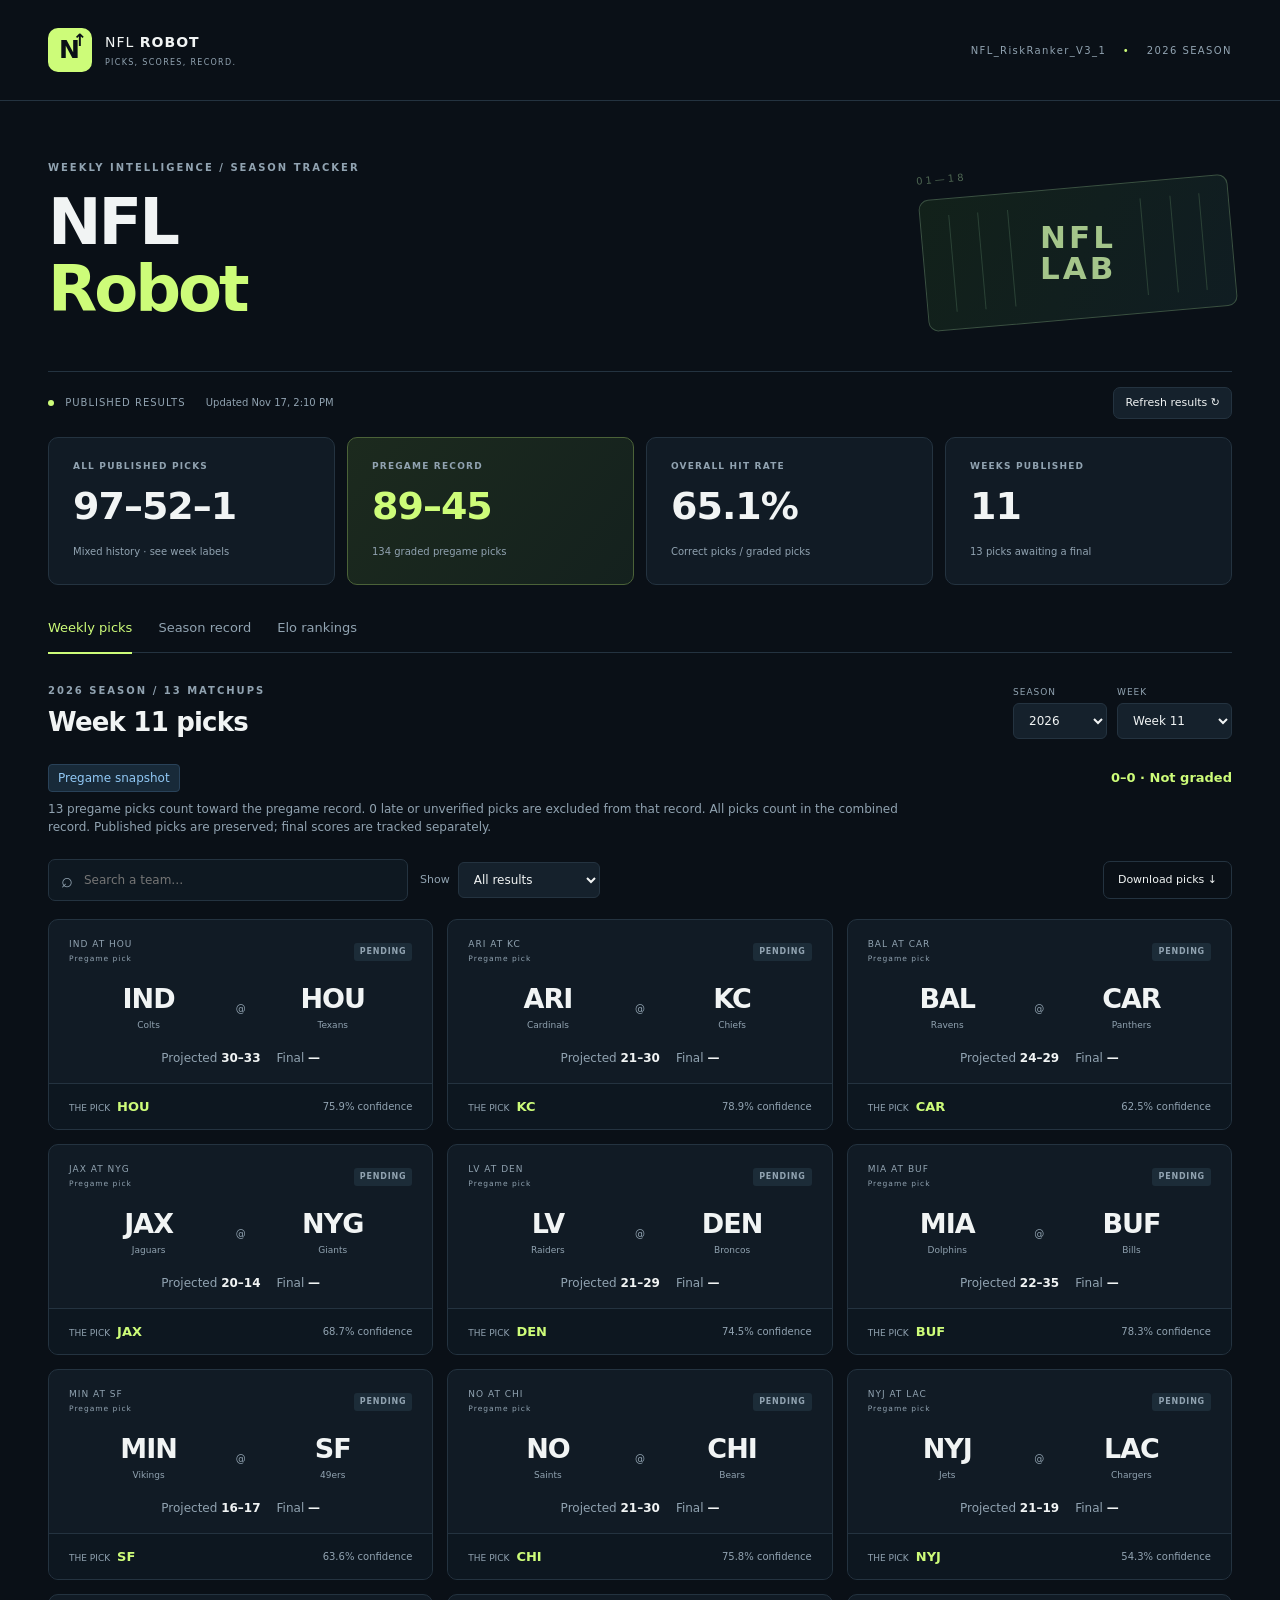
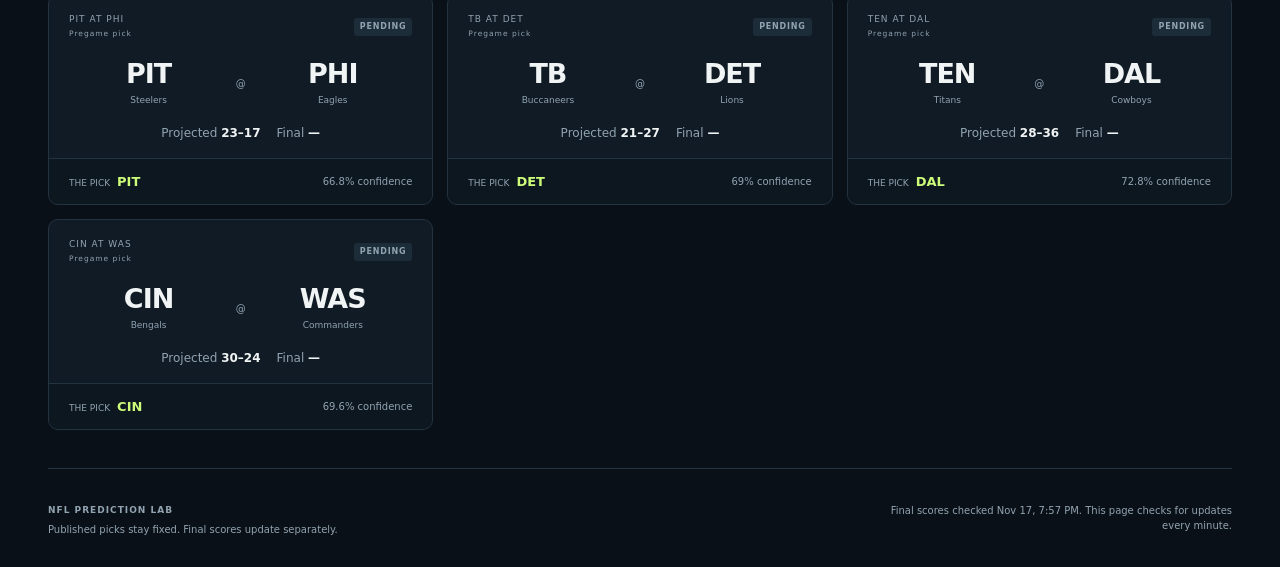
==== commit e0ce27de: "Add static homepage prediction slots" ====
--- a/index.html
+++ b/index.html
@@ -16,7 +16,11 @@
 <section id="picksView"><div class="section-heading"><div><p class="eyebrow" id="weekEyebrow">THE MATCHUPS</p><h2 id="weekHeading">Weekly picks</h2></div><div class="selectors"><label>Season<select id="season"></select></label><label>Week<select id="week"></select></label></div></div>
 <div class="week-summary"><span id="weekSource"></span><b id="weekRecord"></b></div><p class="note" id="provenanceNote"></p>
 <div class="toolbar"><label class="search"><span>⌕</span><input id="search" type="search" placeholder="Search a team…" aria-label="Search teams"></label><label class="filter-label">Show<select id="outcome"><option value="all">All results</option><option value="win">Correct picks</option><option value="loss">Missed picks</option><option value="pending">Pending</option></select></label><button id="download" class="quiet">Download picks ↓</button></div>
-<div id="matchups" class="matchups" aria-live="polite"></div><p id="empty" class="empty" hidden>No matchups match your filters.</p></section>
+<div id="matchups" class="matchups" aria-live="polite">
+<!-- BEGIN STATIC WEEKLY PREDICTIONS -->
+<p>Latest weekly predictions are available when the publishing workflow runs.</p>
+<!-- END STATIC WEEKLY PREDICTIONS -->
+</div><p id="empty" class="empty" hidden>No matchups match your filters.</p></section>
 <section id="recordView" hidden><div class="section-heading"><div><p class="eyebrow">THE FULL PICTURE</p><h2>Season record</h2></div></div><p class="note">Weekly records for published predictions. Pick history is shown for each week.</p><div class="table-wrap"><table><thead><tr><th>Week</th><th>Record</th><th>Hit rate</th><th>Pending</th><th>Pick history</th></tr></thead><tbody id="recordRows"></tbody></table></div></section>
 <section id="eloView" hidden>
 <div class="section-heading"><div><p class="eyebrow">ALL 32 TEAMS / ENTERING-WEEK RATINGS</p><h2 id="eloHeading">Elo rankings</h2></div><div class="selectors"><label>Season<select id="eloSeason"></select></label><label>Entering week<select id="eloWeek"></select></label></div></div>
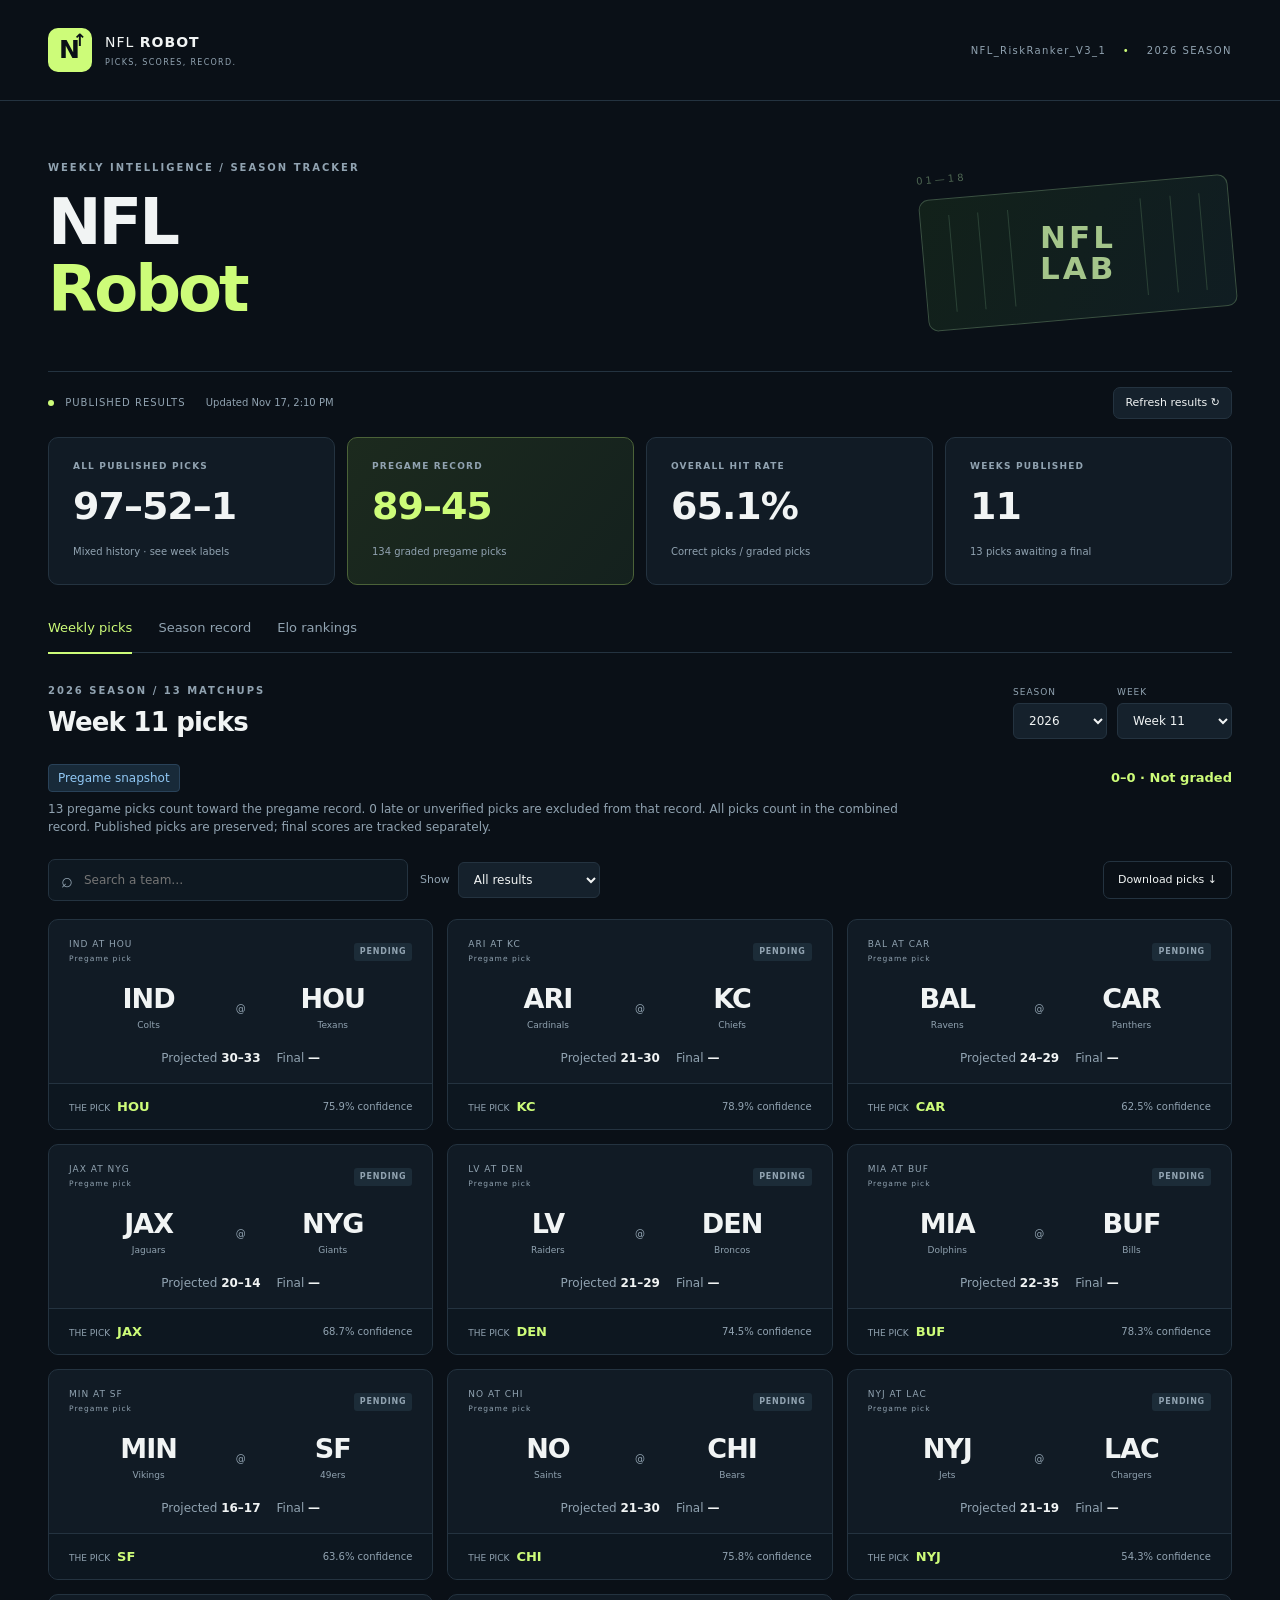
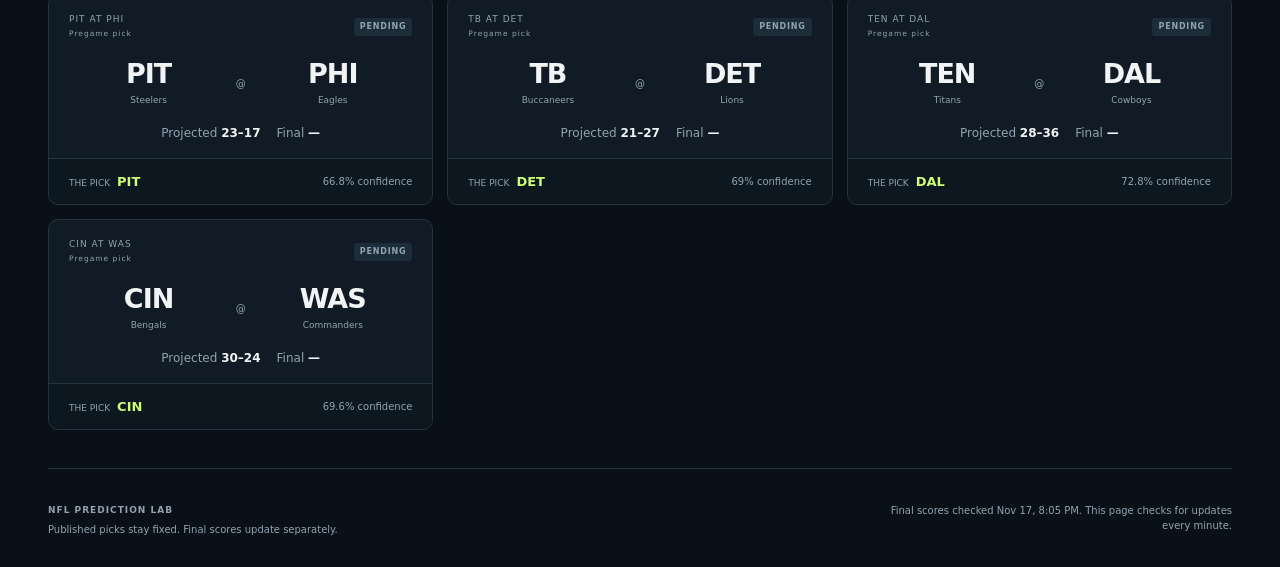
==== commit 66b849fc: "Refresh scores and static prediction tracker" ====
--- a/index.html
+++ b/index.html
@@ -18,7 +18,28 @@
 <div class="toolbar"><label class="search"><span>⌕</span><input id="search" type="search" placeholder="Search a team…" aria-label="Search teams"></label><label class="filter-label">Show<select id="outcome"><option value="all">All results</option><option value="win">Correct picks</option><option value="loss">Missed picks</option><option value="pending">Pending</option></select></label><button id="download" class="quiet">Download picks ↓</button></div>
 <div id="matchups" class="matchups" aria-live="polite">
 <!-- BEGIN STATIC WEEKLY PREDICTIONS -->
-<p>Latest weekly predictions are available when the publishing workflow runs.</p>
+<div id="staticWeeklyPicks" class="table-wrap static-picks" data-season="2026" data-week="11">
+<table id="officialWeeklyPredictions">
+<caption>2026 NFL Week 11 official model predictions — snapshot 2026-11-17T14:10:40.900867+00:00</caption>
+<thead><tr><th scope="col">Away team</th><th scope="col">Home team</th><th scope="col">Official winner pick</th><th scope="col">Predicted away score</th><th scope="col">Predicted home score</th><th scope="col">Predicted home margin</th><th scope="col">Predicted total</th><th scope="col">Confidence (%)</th><th scope="col">Timing status</th></tr></thead>
+<tbody>
+<tr data-away="IND" data-home="HOU" data-pick="HOU"><td>IND - Indianapolis Colts</td><td>HOU - Houston Texans</td><td>HOU - Houston Texans</td><td>30</td><td>33</td><td>3</td><td>63</td><td>75.9</td><td>Unverified</td></tr>
+<tr data-away="ARI" data-home="KC" data-pick="KC"><td>ARI - Arizona Cardinals</td><td>KC - Kansas City Chiefs</td><td>KC - Kansas City Chiefs</td><td>21</td><td>30</td><td>9</td><td>51</td><td>78.9</td><td>Unverified</td></tr>
+<tr data-away="BAL" data-home="CAR" data-pick="CAR"><td>BAL - Baltimore Ravens</td><td>CAR - Carolina Panthers</td><td>CAR - Carolina Panthers</td><td>24</td><td>29</td><td>5</td><td>53</td><td>62.5</td><td>Unverified</td></tr>
+<tr data-away="JAX" data-home="NYG" data-pick="JAX"><td>JAX - Jacksonville Jaguars</td><td>NYG - New York Giants</td><td>JAX - Jacksonville Jaguars</td><td>20</td><td>14</td><td>-6</td><td>34</td><td>68.7</td><td>Unverified</td></tr>
+<tr data-away="LV" data-home="DEN" data-pick="DEN"><td>LV - Las Vegas Raiders</td><td>DEN - Denver Broncos</td><td>DEN - Denver Broncos</td><td>21</td><td>29</td><td>8</td><td>50</td><td>74.5</td><td>Unverified</td></tr>
+<tr data-away="MIA" data-home="BUF" data-pick="BUF"><td>MIA - Miami Dolphins</td><td>BUF - Buffalo Bills</td><td>BUF - Buffalo Bills</td><td>22</td><td>35</td><td>13</td><td>57</td><td>78.3</td><td>Unverified</td></tr>
+<tr data-away="MIN" data-home="SF" data-pick="SF"><td>MIN - Minnesota Vikings</td><td>SF - San Francisco 49ers</td><td>SF - San Francisco 49ers</td><td>16</td><td>17</td><td>1</td><td>33</td><td>63.6</td><td>Unverified</td></tr>
+<tr data-away="NO" data-home="CHI" data-pick="CHI"><td>NO - New Orleans Saints</td><td>CHI - Chicago Bears</td><td>CHI - Chicago Bears</td><td>21</td><td>30</td><td>9</td><td>51</td><td>75.8</td><td>Unverified</td></tr>
+<tr data-away="NYJ" data-home="LAC" data-pick="NYJ"><td>NYJ - New York Jets</td><td>LAC - Los Angeles Chargers</td><td>NYJ - New York Jets</td><td>21</td><td>19</td><td>-2</td><td>40</td><td>54.3</td><td>Unverified</td></tr>
+<tr data-away="PIT" data-home="PHI" data-pick="PIT"><td>PIT - Pittsburgh Steelers</td><td>PHI - Philadelphia Eagles</td><td>PIT - Pittsburgh Steelers</td><td>23</td><td>17</td><td>-6</td><td>40</td><td>66.8</td><td>Unverified</td></tr>
+<tr data-away="TB" data-home="DET" data-pick="DET"><td>TB - Tampa Bay Buccaneers</td><td>DET - Detroit Lions</td><td>DET - Detroit Lions</td><td>21</td><td>27</td><td>6</td><td>48</td><td>69</td><td>Unverified</td></tr>
+<tr data-away="TEN" data-home="DAL" data-pick="DAL"><td>TEN - Tennessee Titans</td><td>DAL - Dallas Cowboys</td><td>DAL - Dallas Cowboys</td><td>28</td><td>36</td><td>8</td><td>64</td><td>72.8</td><td>Unverified</td></tr>
+<tr data-away="CIN" data-home="WAS" data-pick="CIN"><td>CIN - Cincinnati Bengals</td><td>WAS - Washington Commanders</td><td>CIN - Cincinnati Bengals</td><td>30</td><td>24</td><td>-6</td><td>54</td><td>69.6</td><td>Unverified</td></tr>
+</tbody>
+</table>
+<p class="static-picks-note">Source: generated forecast. This is the latest saved forecast. Pregame status is only confirmed where explicitly recorded; snapshot timestamps alone do not prove when a page was publicly available.</p>
+</div>
 <!-- END STATIC WEEKLY PREDICTIONS -->
 </div><p id="empty" class="empty" hidden>No matchups match your filters.</p></section>
 <section id="recordView" hidden><div class="section-heading"><div><p class="eyebrow">THE FULL PICTURE</p><h2>Season record</h2></div></div><p class="note">Weekly records for published predictions. Pick history is shown for each week.</p><div class="table-wrap"><table><thead><tr><th>Week</th><th>Record</th><th>Hit rate</th><th>Pending</th><th>Pick history</th></tr></thead><tbody id="recordRows"></tbody></table></div></section>
--- a/style.css
+++ b/style.css
@@ -1,4 +1,7 @@
 :root{color-scheme:dark;--bg:#0a1017;--panel:#111b25;--line:#243340;--text:#f1f4f4;--muted:#91a3b1;--lime:#cdfc79;--red:#ff9b95;--blue:#91c8f5}*{box-sizing:border-box}body{margin:0;background:var(--bg);color:var(--text);font:15px/1.5 system-ui,-apple-system,BlinkMacSystemFont,"Segoe UI",sans-serif}button,input,select{font:inherit}button,select{cursor:pointer}button,a,input,select{outline-offset:5px}button:focus-visible,a:focus-visible,input:focus-visible,select:focus-visible{outline:2px solid var(--lime)}[hidden]{display:none!important}header{max-width:1400px;margin:auto;padding:28px 48px;display:flex;justify-content:space-between;align-items:center;border-bottom:1px solid var(--line)}.brand{display:flex;gap:13px;color:inherit;text-decoration:none;font-size:14px;letter-spacing:1px;align-items:center}.brand-icon{display:grid;place-items:center;background:var(--lime);color:var(--bg);font-size:25px;font-weight:900;width:44px;height:44px;border-radius:10px;position:relative}.brand-icon span{position:absolute;font-size:17px;right:4px;top:0}.brand small{display:block;font-size:8px;color:var(--muted);letter-spacing:1.3px;margin-top:4px}.edition{font-size:10px;letter-spacing:1.4px;color:var(--muted)}.edition i{color:var(--lime);font-style:normal;padding:0 12px}main{max-width:1304px;margin:auto;padding:0 48px}.hero{display:flex;justify-content:space-between;align-items:center;padding:54px 0 43px;gap:35px}.eyebrow{font-size:10px;letter-spacing:2px;font-weight:700;color:var(--muted);margin:0 0 14px}h1{font-size:clamp(44px,5vw,70px);letter-spacing:-3px;line-height:1.05;margin:0;font-weight:760}h1 span{color:var(--lime)}.intro{color:var(--muted);max-width:435px;margin:22px 0 0;font-size:14px}.hero-mark{width:310px;transform:rotate(-5deg);color:#4e6652}.hero-mark>span{font-size:10px;letter-spacing:3px}.field{height:132px;border:1px solid #3a5141;border-radius:10px;display:flex;justify-content:space-evenly;align-items:center;background:linear-gradient(120deg,#12211a,#101d22);margin:9px 0}.field i{height:75%;width:1px;background:#2b4236}.field b{font-size:31px;line-height:1;color:#a4c58a;letter-spacing:3px;transform:rotate(5deg)}.hero-mark small{font-size:8px;letter-spacing:1.5px}.status-bar{border-top:1px solid var(--line);display:flex;justify-content:space-between;align-items:center;padding:15px 0;font-size:10px;letter-spacing:1px;color:var(--muted)}.dot{display:inline-block;width:6px;height:6px;background:var(--lime);border-radius:100%;margin-right:7px}#updated{letter-spacing:0;margin-left:16px;color:var(--muted)}button{border:1px solid var(--line);border-radius:7px;background:#15212c;color:var(--text);padding:10px 14px}button:hover{border-color:#607588}#refresh{font-size:11px;padding:7px 11px}.metrics{display:grid;grid-template-columns:repeat(4,1fr);gap:12px;margin:3px 0 33px}.metrics article{background:var(--panel);padding:22px 24px;border:1px solid var(--line);border-radius:10px}.metrics article>span{display:block;font-size:9px;font-weight:700;letter-spacing:1.2px;color:var(--muted)}.metrics strong{display:block;font-size:38px;line-height:1.2;letter-spacing:-1px;margin:10px 0}.metrics small{font-size:10px;color:var(--muted)}.metrics .highlight{border-color:#4b6238;background:linear-gradient(130deg,#1c2a1e,#14211e)}.highlight strong{color:var(--lime)}.tabs{display:flex;gap:26px;border-bottom:1px solid var(--line);margin-bottom:30px}.tabs button{background:none;border:none;border-radius:0;padding:0 0 15px;color:var(--muted);font-size:13px}.tabs button.active{color:var(--lime);box-shadow:0 2px var(--lime)}.section-heading{display:flex;align-items:center;justify-content:space-between;gap:20px}.section-heading .eyebrow{margin-bottom:5px}h2{font-size:26px;letter-spacing:-.8px;margin:0}.selectors{display:flex;gap:10px}.selectors label{font-size:9px;color:var(--muted);text-transform:uppercase;letter-spacing:1px}select{display:block;border:1px solid var(--line);border-radius:6px;background:#15212c;color:var(--text);padding:9px 30px 9px 11px;font-size:12px;margin-top:4px}.week-summary{display:flex;justify-content:space-between;gap:16px;align-items:center;margin:22px 0 8px;font-size:12px}.week-summary>span{color:var(--blue);background:#182a39;border:1px solid #294259;padding:4px 9px;border-radius:4px}.week-summary b{color:var(--lime);font-size:13px}.note{font-size:12px;color:var(--muted);margin:8px 0 23px;max-width:850px}.toolbar{display:flex;gap:12px;align-items:center;margin:22px 0 18px}.search{display:flex;align-items:center;gap:8px;flex:1;max-width:360px;border:1px solid var(--line);border-radius:7px;padding:8px 12px;background:#0e1821;color:var(--muted)}.search span{font-size:20px;line-height:1}.search input{background:none;border:none;color:var(--text);width:100%;font-size:12px;padding:3px}.filter-label{display:flex;align-items:center;gap:8px;color:var(--muted);font-size:11px}.filter-label select{margin:0}.quiet{margin-left:auto;font-size:11px;background:none}.matchups{display:grid;grid-template-columns:repeat(3,minmax(0,1fr));gap:14px}.game{background:var(--panel);border:1px solid var(--line);border-radius:10px;padding:18px 20px;overflow:hidden}.game-top{display:flex;justify-content:space-between;align-items:center;font-size:9px;letter-spacing:1px;color:var(--muted);margin-bottom:20px}.badge{letter-spacing:.8px;font-size:8px;font-weight:700;padding:3px 6px;border-radius:3px;background:#1c2c38;color:var(--muted)}.badge.win{background:#243b24;color:var(--lime)}.badge.loss{background:#3b2526;color:var(--red)}.teams{display:grid;grid-template-columns:1fr 25px 1fr;align-items:center;text-align:center}.team-code{font-size:27px;line-height:1;font-weight:800;letter-spacing:-1px}.team-name{font-size:9px;color:var(--muted);margin-top:7px}.at{font-size:10px;color:var(--muted)}.scoreline{display:flex;justify-content:center;gap:16px;margin:16px 0;font-size:12px;color:var(--muted)}.scoreline b{color:var(--text);font-variant-numeric:tabular-nums}.pickline{display:flex;justify-content:space-between;align-items:center;background:#0d1720;margin:0 -20px -18px;padding:13px 20px;border-top:1px solid var(--line)}.pickline span{font-size:9px;color:var(--muted)}.pickline strong{color:var(--lime);font-size:13px;margin-left:7px}.pickline small{font-size:10px;color:var(--muted)}.table-wrap{overflow-x:auto;border:1px solid var(--line);border-radius:10px}table{width:100%;border-collapse:collapse;text-align:left;background:var(--panel)}th{color:var(--muted);font-size:10px;text-transform:uppercase;letter-spacing:1px;background:#15222d}td,th{padding:17px 22px;border-bottom:1px solid var(--line);white-space:nowrap}td{font-size:13px}td button{background:none;color:var(--lime);padding:0;border:0;font-weight:700}tbody tr:last-child td{border:0}footer{display:flex;justify-content:space-between;gap:25px;padding:30px 0;margin-top:38px;border-top:1px solid var(--line);color:var(--muted);font-size:10px}footer b{font-size:9px;letter-spacing:1px;line-height:2.5}footer>span:last-child{max-width:350px;text-align:right;align-self:center}.empty{padding:45px;text-align:center;color:var(--muted)}#error{padding:14px;background:#3b2526;color:#ffb3ad;border-radius:7px;font-size:12px}@media(min-width:1500px){main{padding:0}.hero{padding-top:65px}}@media(max-width:950px){header{padding:23px 28px}main{padding:0 28px}.edition{display:none}.hero-mark{width:240px}.metrics article{padding:18px}.metrics strong{font-size:32px}.matchups{grid-template-columns:repeat(2,minmax(0,1fr))}}@media(max-width:600px){header{padding:21px 20px}main{padding:0 20px}.hero{padding:35px 0 28px}.hero-mark{display:none}h1{font-size:49px}.intro{font-size:13px;max-width:290px}.metrics{grid-template-columns:repeat(2,1fr);gap:10px;margin-bottom:27px}.metrics article{padding:16px}.metrics article>span{font-size:8px}.metrics strong{font-size:32px}.metrics small{font-size:9px}.status-bar{font-size:8px;gap:10px}#updated{display:block;margin:5px 0 0 15px}.matchups{grid-template-columns:1fr}.toolbar{flex-wrap:wrap}.search{max-width:none;flex-basis:100%}.quiet{margin-left:auto}.section-heading{align-items:flex-start}h2{font-size:23px}.selectors{gap:6px}select{padding-right:18px}.week-summary{align-items:flex-start}.week-summary b{white-space:nowrap}footer{flex-direction:column;gap:12px}footer>span:last-child{text-align:left;align-self:flex-start}.game{padding:20px 24px}.pickline{margin:0 -24px -20px;padding:13px 24px}.team-code{font-size:32px}.team-name{font-size:11px}.game-top{font-size:10px}.scoreline{font-size:14px;margin:20px 0}}
 
 .elo-table td,.elo-table th{padding:14px 15px;font-variant-numeric:tabular-nums}.elo-table thead tr:first-child th:not(:first-child){text-align:center;color:var(--lime)}.elo-table td small{display:block;font-size:10px;color:var(--muted)}.elo-table td:nth-child(6),.elo-table thead tr:last-child th:nth-child(5){border-left:1px solid var(--line)}.elo-up{color:var(--lime)}.elo-down{color:var(--red)}.elo-neutral{color:var(--muted)}@media(max-width:600px){#eloView .section-heading{flex-direction:column}.tabs{gap:20px}.tabs button{font-size:12px}}
-
+/* Initial no-JavaScript view: the latest published picks are embedded in HTML. */
+.static-picks{grid-column:1/-1;min-width:0}
+.static-picks caption{text-align:left;padding:15px 22px;color:var(--text);font-size:14px;font-weight:700}
+.static-picks-note{padding:4px 22px 14px;color:var(--muted);font-size:11px}
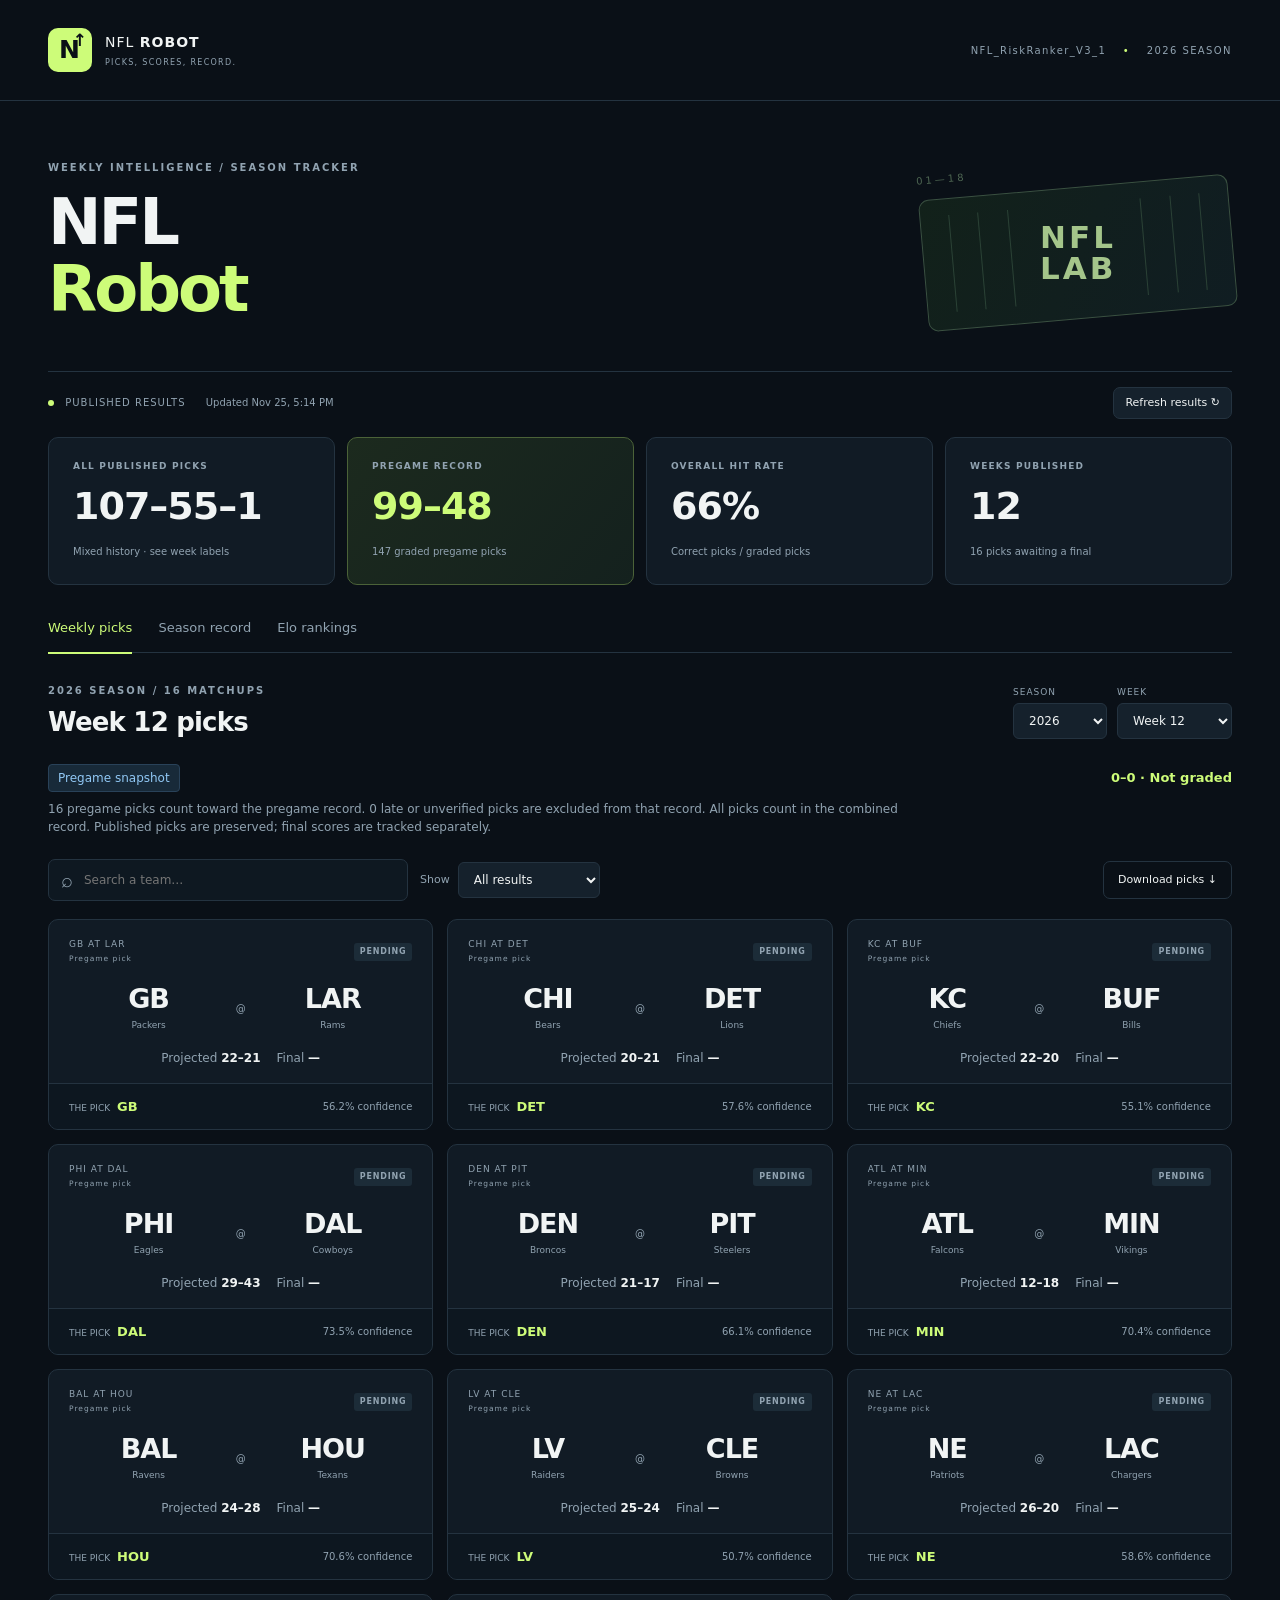
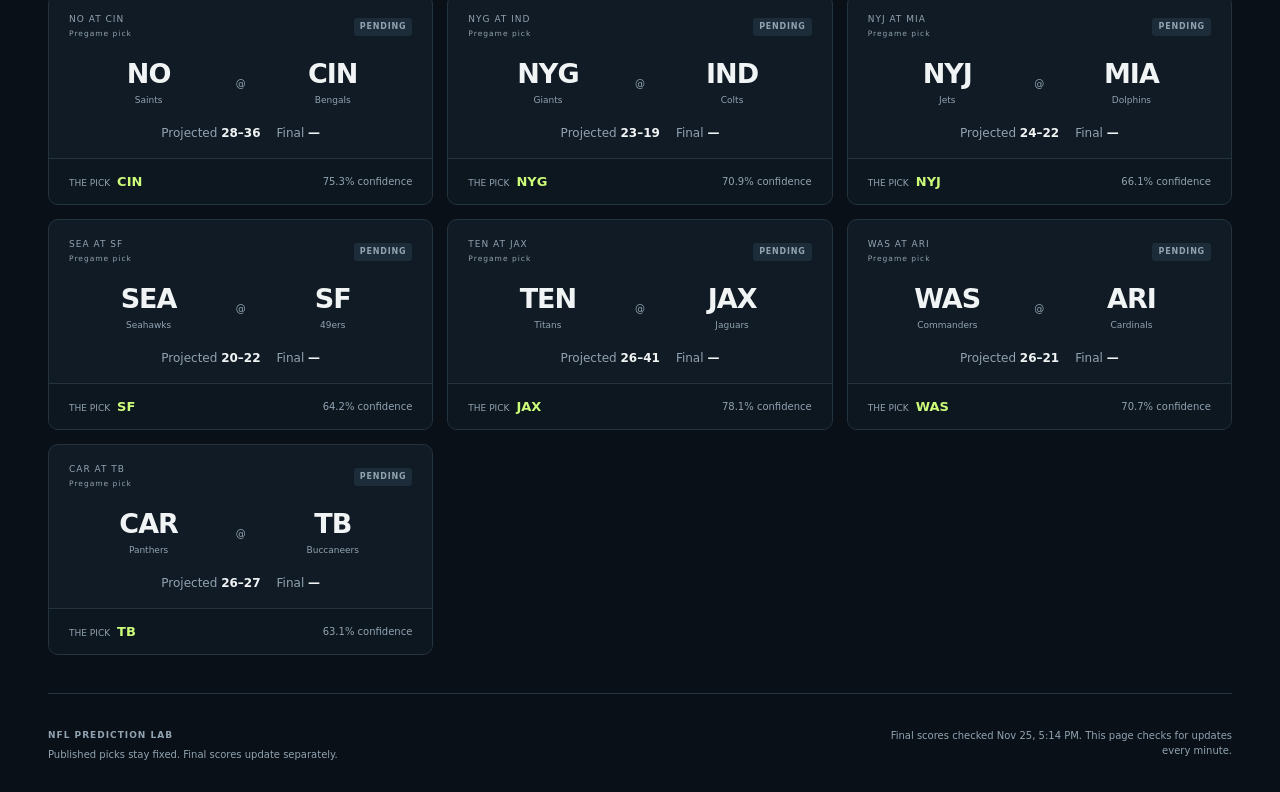
==== commit 88d2164e: "Refresh scores and static prediction tracker" ====
--- a/index.html
+++ b/index.html
@@ -18,24 +18,27 @@
 <div class="toolbar"><label class="search"><span>⌕</span><input id="search" type="search" placeholder="Search a team…" aria-label="Search teams"></label><label class="filter-label">Show<select id="outcome"><option value="all">All results</option><option value="win">Correct picks</option><option value="loss">Missed picks</option><option value="pending">Pending</option></select></label><button id="download" class="quiet">Download picks ↓</button></div>
 <div id="matchups" class="matchups" aria-live="polite">
 <!-- BEGIN STATIC WEEKLY PREDICTIONS -->
-<div id="staticWeeklyPicks" class="table-wrap static-picks" data-season="2026" data-week="11">
+<div id="staticWeeklyPicks" class="table-wrap static-picks" data-season="2026" data-week="12">
 <table id="officialWeeklyPredictions">
-<caption>2026 NFL Week 11 official model predictions — snapshot 2026-11-17T14:10:40.900867+00:00</caption>
+<caption>2026 NFL Week 12 official model predictions — snapshot 2026-11-25T17:14:19.850829+00:00</caption>
 <thead><tr><th scope="col">Away team</th><th scope="col">Home team</th><th scope="col">Official winner pick</th><th scope="col">Predicted away score</th><th scope="col">Predicted home score</th><th scope="col">Predicted home margin</th><th scope="col">Predicted total</th><th scope="col">Confidence (%)</th><th scope="col">Timing status</th></tr></thead>
 <tbody>
-<tr data-away="IND" data-home="HOU" data-pick="HOU"><td>IND - Indianapolis Colts</td><td>HOU - Houston Texans</td><td>HOU - Houston Texans</td><td>30</td><td>33</td><td>3</td><td>63</td><td>75.9</td><td>Unverified</td></tr>
-<tr data-away="ARI" data-home="KC" data-pick="KC"><td>ARI - Arizona Cardinals</td><td>KC - Kansas City Chiefs</td><td>KC - Kansas City Chiefs</td><td>21</td><td>30</td><td>9</td><td>51</td><td>78.9</td><td>Unverified</td></tr>
-<tr data-away="BAL" data-home="CAR" data-pick="CAR"><td>BAL - Baltimore Ravens</td><td>CAR - Carolina Panthers</td><td>CAR - Carolina Panthers</td><td>24</td><td>29</td><td>5</td><td>53</td><td>62.5</td><td>Unverified</td></tr>
-<tr data-away="JAX" data-home="NYG" data-pick="JAX"><td>JAX - Jacksonville Jaguars</td><td>NYG - New York Giants</td><td>JAX - Jacksonville Jaguars</td><td>20</td><td>14</td><td>-6</td><td>34</td><td>68.7</td><td>Unverified</td></tr>
-<tr data-away="LV" data-home="DEN" data-pick="DEN"><td>LV - Las Vegas Raiders</td><td>DEN - Denver Broncos</td><td>DEN - Denver Broncos</td><td>21</td><td>29</td><td>8</td><td>50</td><td>74.5</td><td>Unverified</td></tr>
-<tr data-away="MIA" data-home="BUF" data-pick="BUF"><td>MIA - Miami Dolphins</td><td>BUF - Buffalo Bills</td><td>BUF - Buffalo Bills</td><td>22</td><td>35</td><td>13</td><td>57</td><td>78.3</td><td>Unverified</td></tr>
-<tr data-away="MIN" data-home="SF" data-pick="SF"><td>MIN - Minnesota Vikings</td><td>SF - San Francisco 49ers</td><td>SF - San Francisco 49ers</td><td>16</td><td>17</td><td>1</td><td>33</td><td>63.6</td><td>Unverified</td></tr>
-<tr data-away="NO" data-home="CHI" data-pick="CHI"><td>NO - New Orleans Saints</td><td>CHI - Chicago Bears</td><td>CHI - Chicago Bears</td><td>21</td><td>30</td><td>9</td><td>51</td><td>75.8</td><td>Unverified</td></tr>
-<tr data-away="NYJ" data-home="LAC" data-pick="NYJ"><td>NYJ - New York Jets</td><td>LAC - Los Angeles Chargers</td><td>NYJ - New York Jets</td><td>21</td><td>19</td><td>-2</td><td>40</td><td>54.3</td><td>Unverified</td></tr>
-<tr data-away="PIT" data-home="PHI" data-pick="PIT"><td>PIT - Pittsburgh Steelers</td><td>PHI - Philadelphia Eagles</td><td>PIT - Pittsburgh Steelers</td><td>23</td><td>17</td><td>-6</td><td>40</td><td>66.8</td><td>Unverified</td></tr>
-<tr data-away="TB" data-home="DET" data-pick="DET"><td>TB - Tampa Bay Buccaneers</td><td>DET - Detroit Lions</td><td>DET - Detroit Lions</td><td>21</td><td>27</td><td>6</td><td>48</td><td>69</td><td>Unverified</td></tr>
-<tr data-away="TEN" data-home="DAL" data-pick="DAL"><td>TEN - Tennessee Titans</td><td>DAL - Dallas Cowboys</td><td>DAL - Dallas Cowboys</td><td>28</td><td>36</td><td>8</td><td>64</td><td>72.8</td><td>Unverified</td></tr>
-<tr data-away="CIN" data-home="WAS" data-pick="CIN"><td>CIN - Cincinnati Bengals</td><td>WAS - Washington Commanders</td><td>CIN - Cincinnati Bengals</td><td>30</td><td>24</td><td>-6</td><td>54</td><td>69.6</td><td>Unverified</td></tr>
+<tr data-away="GB" data-home="LAR" data-pick="GB"><td>GB - Green Bay Packers</td><td>LAR - Los Angeles Rams</td><td>GB - Green Bay Packers</td><td>22</td><td>21</td><td>-1</td><td>43</td><td>56.2</td><td>Pregame</td></tr>
+<tr data-away="CHI" data-home="DET" data-pick="DET"><td>CHI - Chicago Bears</td><td>DET - Detroit Lions</td><td>DET - Detroit Lions</td><td>20</td><td>21</td><td>1</td><td>41</td><td>57.6</td><td>Pregame</td></tr>
+<tr data-away="KC" data-home="BUF" data-pick="KC"><td>KC - Kansas City Chiefs</td><td>BUF - Buffalo Bills</td><td>KC - Kansas City Chiefs</td><td>22</td><td>20</td><td>-2</td><td>42</td><td>55.1</td><td>Pregame</td></tr>
+<tr data-away="PHI" data-home="DAL" data-pick="DAL"><td>PHI - Philadelphia Eagles</td><td>DAL - Dallas Cowboys</td><td>DAL - Dallas Cowboys</td><td>29</td><td>43</td><td>14</td><td>72</td><td>73.5</td><td>Pregame</td></tr>
+<tr data-away="DEN" data-home="PIT" data-pick="DEN"><td>DEN - Denver Broncos</td><td>PIT - Pittsburgh Steelers</td><td>DEN - Denver Broncos</td><td>21</td><td>17</td><td>-4</td><td>38</td><td>66.1</td><td>Pregame</td></tr>
+<tr data-away="ATL" data-home="MIN" data-pick="MIN"><td>ATL - Atlanta Falcons</td><td>MIN - Minnesota Vikings</td><td>MIN - Minnesota Vikings</td><td>12</td><td>18</td><td>6</td><td>30</td><td>70.4</td><td>Pregame</td></tr>
+<tr data-away="BAL" data-home="HOU" data-pick="HOU"><td>BAL - Baltimore Ravens</td><td>HOU - Houston Texans</td><td>HOU - Houston Texans</td><td>24</td><td>28</td><td>4</td><td>52</td><td>70.6</td><td>Pregame</td></tr>
+<tr data-away="LV" data-home="CLE" data-pick="LV"><td>LV - Las Vegas Raiders</td><td>CLE - Cleveland Browns</td><td>LV - Las Vegas Raiders</td><td>25</td><td>24</td><td>-1</td><td>49</td><td>50.7</td><td>Pregame</td></tr>
+<tr data-away="NE" data-home="LAC" data-pick="NE"><td>NE - New England Patriots</td><td>LAC - Los Angeles Chargers</td><td>NE - New England Patriots</td><td>26</td><td>20</td><td>-6</td><td>46</td><td>58.6</td><td>Pregame</td></tr>
+<tr data-away="NO" data-home="CIN" data-pick="CIN"><td>NO - New Orleans Saints</td><td>CIN - Cincinnati Bengals</td><td>CIN - Cincinnati Bengals</td><td>28</td><td>36</td><td>8</td><td>64</td><td>75.3</td><td>Pregame</td></tr>
+<tr data-away="NYG" data-home="IND" data-pick="NYG"><td>NYG - New York Giants</td><td>IND - Indianapolis Colts</td><td>NYG - New York Giants</td><td>23</td><td>19</td><td>-4</td><td>42</td><td>70.9</td><td>Pregame</td></tr>
+<tr data-away="NYJ" data-home="MIA" data-pick="NYJ"><td>NYJ - New York Jets</td><td>MIA - Miami Dolphins</td><td>NYJ - New York Jets</td><td>24</td><td>22</td><td>-2</td><td>46</td><td>66.1</td><td>Pregame</td></tr>
+<tr data-away="SEA" data-home="SF" data-pick="SF"><td>SEA - Seattle Seahawks</td><td>SF - San Francisco 49ers</td><td>SF - San Francisco 49ers</td><td>20</td><td>22</td><td>2</td><td>42</td><td>64.2</td><td>Pregame</td></tr>
+<tr data-away="TEN" data-home="JAX" data-pick="JAX"><td>TEN - Tennessee Titans</td><td>JAX - Jacksonville Jaguars</td><td>JAX - Jacksonville Jaguars</td><td>26</td><td>41</td><td>15</td><td>67</td><td>78.1</td><td>Pregame</td></tr>
+<tr data-away="WAS" data-home="ARI" data-pick="WAS"><td>WAS - Washington Commanders</td><td>ARI - Arizona Cardinals</td><td>WAS - Washington Commanders</td><td>26</td><td>21</td><td>-5</td><td>47</td><td>70.7</td><td>Pregame</td></tr>
+<tr data-away="CAR" data-home="TB" data-pick="TB"><td>CAR - Carolina Panthers</td><td>TB - Tampa Bay Buccaneers</td><td>TB - Tampa Bay Buccaneers</td><td>26</td><td>27</td><td>1</td><td>53</td><td>63.1</td><td>Pregame</td></tr>
 </tbody>
 </table>
 <p class="static-picks-note">Source: generated forecast. This is the latest saved forecast. Pregame status is only confirmed where explicitly recorded; snapshot timestamps alone do not prove when a page was publicly available.</p>
